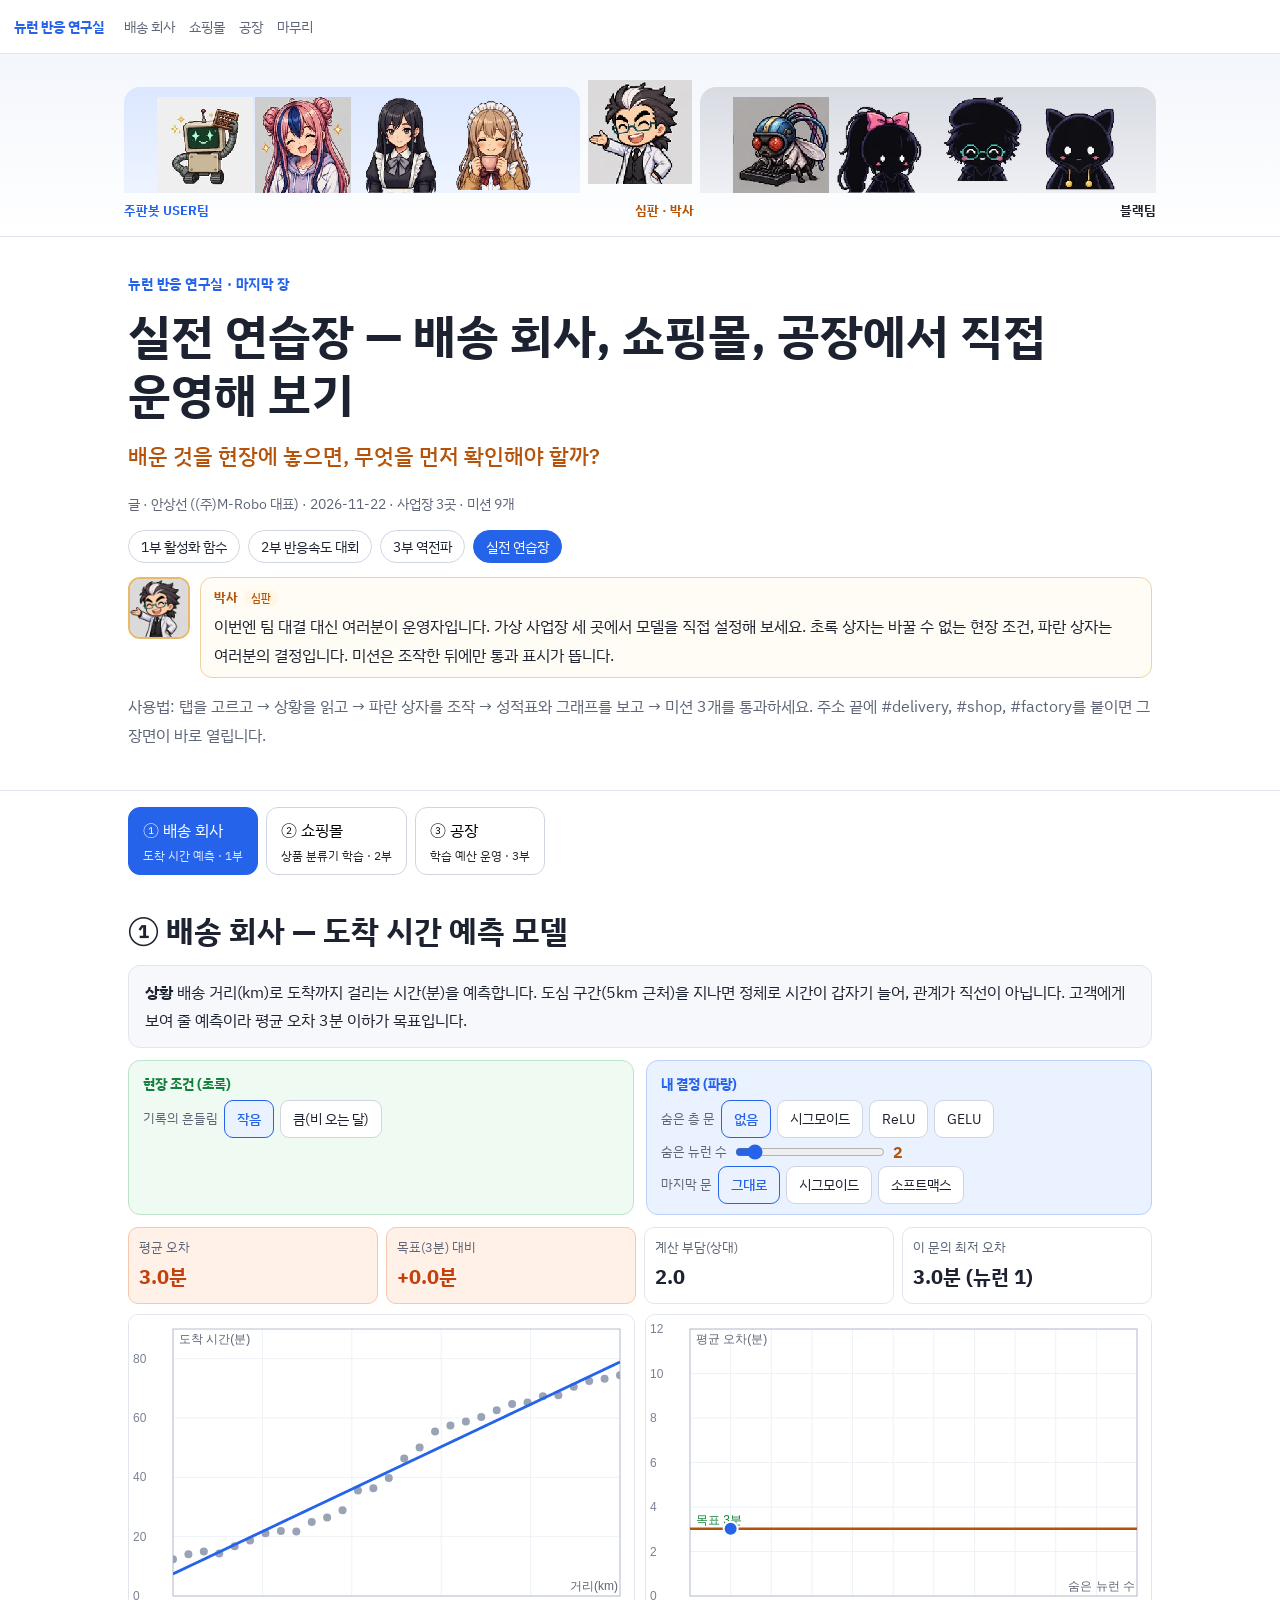
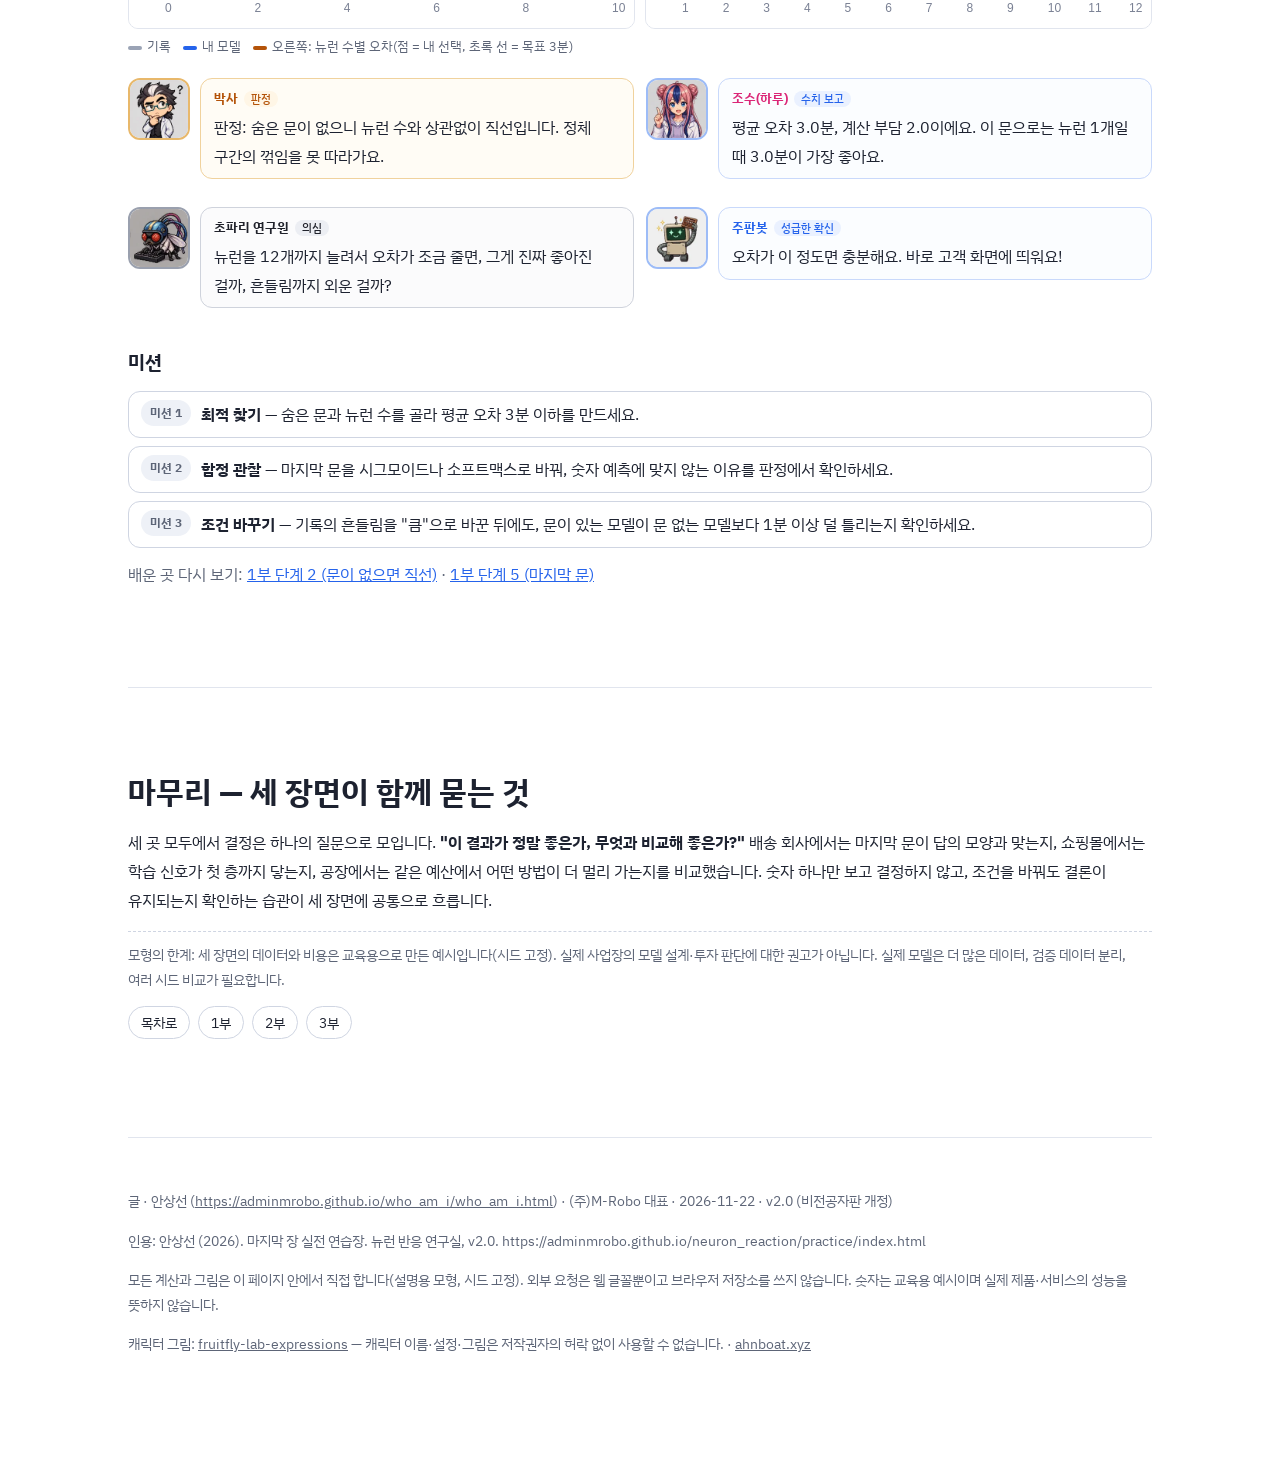
==== practice/index.html @ 029d4f3f "뉴런 반응 연구실 v2.0: 비전공자판으로 1·2부 재작성, 3부 역전파·실전 연습장 추가 - 주판봇 USER팀 대 블랙팀 라운드 대결, 박사 심판, 흰 배경 - 실험 도구 20개" ====
<!DOCTYPE html>
<html lang="ko">
<head>
<meta charset="utf-8">
<meta name="viewport" content="width=device-width, initial-scale=1, viewport-fit=cover">
<title>뉴런 반응 연구실 · 마지막 장 실전 연습장</title>
<meta name="description" content="1~3부에서 배운 활성화 함수, 출발 가중치·학습 방법, 역전파를 가상 사업장 세 곳(배송 회사·쇼핑몰·공장)의 시뮬레이터에서 직접 운영하며 미션으로 확인하는 연습장.">
<meta name="author" content="안상선">
<meta name="citation_title" content="실전 연습장 — 배송 회사, 쇼핑몰, 공장에서 직접 운영해 보기">
<meta name="citation_author" content="안상선">
<meta name="citation_publication_date" content="2026/11/22">
<meta name="dc.title" content="실전 연습장 — 배송 회사, 쇼핑몰, 공장에서 직접 운영해 보기">
<meta name="dc.creator" content="안상선">
<meta name="dc.date" content="2026-11-22">
<meta name="dc.language" content="ko">
<link rel="canonical" href="https://adminmrobo.github.io/neuron_reaction/practice/index.html">
<meta property="og:type" content="article">
<meta property="og:url" content="https://adminmrobo.github.io/neuron_reaction/practice/index.html">
<meta property="og:title" content="뉴런 반응 연구실 · 마지막 장 실전 연습장">
<meta property="og:description" content="1~3부에서 배운 활성화 함수, 출발 가중치·학습 방법, 역전파를 가상 사업장 세 곳(배송 회사·쇼핑몰·공장)의 시뮬레이터에서 직접 운영하며 미션으로 확인하는 연습장.">
<meta property="og:image" content="https://adminmrobo.github.io/neuron_reaction/assets/img/og_v2_index.jpg">
<meta property="og:image:width" content="1200">
<meta property="og:image:height" content="630">
<meta name="twitter:card" content="summary_large_image">
<link rel="preconnect" href="https://fonts.googleapis.com">
<link href="https://fonts.googleapis.com/css2?family=IBM+Plex+Sans+KR:wght@400;500;700&amp;display=swap" rel="stylesheet">
<style>
:root{
  --bg:#ffffff; --panel:#f7f8fb; --panel2:#eef1f7; --rule:#e1e5ee; --rule2:#cfd5e2;
  --text:#1d2230; --muted:#5d6577;
  --user:#2563eb; --userbg:#eaf1ff; --black:#20222b; --blackbg:#eceef3; --judge:#b45309; --judgebg:#fff6e6;
  --ok:#15803d; --okbg:#e9f8ee; --bad:#c2410c; --badbg:#fff0e8; --violet:#7c3aed; --pink:#db2777; --teal:#0f766e;
  --c-doc:#b45309; --c-asst:#db2777; --c-robo:#2563eb; --c-sia:#4f46e5; --c-moa:#0e7490; --c-fly:#20222b; --c-x:#4b5060;
  color-scheme:light;
}
*{box-sizing:border-box}
html{scroll-behavior:smooth;scroll-padding-top:62px}
body{margin:0;background:var(--bg);color:var(--text);font:400 16px/1.8 "IBM Plex Sans KR","Apple SD Gothic Neo","Malgun Gothic","Noto Sans KR",system-ui,sans-serif;overflow-x:hidden}
h1,h2,h3,h4,p,li,td,th{word-break:keep-all}
h1{font-size:clamp(28px,4.6vw,48px);line-height:1.22;margin:.2em 0 .3em}
h2{font-size:clamp(22px,2.8vw,31px);line-height:1.32;margin:0 0 .4em}
h3{font-size:19px;margin:1.2em 0 .5em}
h4{margin:0 0 .4em;font-size:17px}
a{color:var(--user)}
.wrap{max-width:1060px;margin:0 auto;padding:0 18px}
#prog{position:fixed;top:0;left:0;height:3px;width:0;background:var(--user);z-index:60}
nav.top{position:sticky;top:0;z-index:50;height:54px;display:flex;align-items:center;gap:14px;padding:0 14px;background:rgba(255,255,255,.92);backdrop-filter:blur(8px);border-bottom:1px solid var(--rule);overflow-x:auto;white-space:nowrap;scrollbar-width:none}
nav.top::-webkit-scrollbar{display:none}
nav.top .logo{font-weight:700;color:var(--user);margin-right:6px;text-decoration:none}
nav.top a{color:var(--muted);text-decoration:none;font-size:14px}
nav.top a:hover{color:var(--text)}
/* 표지 */
.cover{position:relative;background:linear-gradient(180deg,#f3f6fc 0%,#ffffff 100%);border-bottom:1px solid var(--rule);overflow:hidden}
.cover .court{display:grid;grid-template-columns:1fr auto 1fr;align-items:end;gap:8px;max-width:1060px;margin:0 auto;padding:26px 14px 0}
.cover .team{display:flex;justify-content:center;align-items:flex-end;gap:2px;padding:10px 6px 0;border-radius:16px 16px 0 0}
.cover .team.u{background:linear-gradient(180deg,#dbe7ff,#eef4ff)}
.cover .team.b{background:linear-gradient(180deg,#d9dbe3,#eef0f4)}
.cover .team img{width:clamp(24px,8vw,96px);height:auto}
.cover .ref img{width:clamp(34px,10vw,104px)}
.cover .ref{text-align:center}
.cover .lab{display:flex;justify-content:space-between;max-width:1060px;margin:0 auto;padding:6px 14px 14px;font-size:13px;font-weight:700}
.cover .lab .u{color:var(--user)}.cover .lab .b{color:var(--black)}.cover .lab .j{color:var(--judge)}
.cover .px{image-rendering:pixelated}
/* 히어로 */
header.hero{padding:34px 0 26px;border-bottom:1px solid var(--rule)}
header.hero .kicker{color:var(--user);font-weight:700;font-size:14px;letter-spacing:.04em}
header.hero .byline{color:var(--muted);font-size:14px}
header.hero .q{font-size:clamp(18px,2.3vw,22px);color:var(--judge);font-weight:500;margin:.4em 0}
.kpis{display:grid;grid-template-columns:repeat(auto-fit,minmax(150px,1fr));gap:10px;margin:18px 0}
.kpi{background:var(--panel);border:1px solid var(--rule);border-radius:12px;padding:10px 12px}
.kpi b{display:block;font-size:22px;font-variant-numeric:tabular-nums}
.kpi span{font-size:13px;color:var(--muted)}
.kpi.u b{color:var(--user)}.kpi.k b{color:var(--black)}.kpi.j b{color:var(--judge)}.kpi.g b{color:var(--ok)}.kpi.r b{color:var(--bad)}
/* 말풍선 */
.say{display:flex;gap:10px;align-items:flex-start;margin:14px 0}
.say img.who{width:62px;height:62px;flex:0 0 62px;border-radius:12px;background:#fff;border:2px solid var(--rule);object-fit:contain}
.say > div{background:#fff;border:1px solid var(--rule);border-radius:12px;padding:8px 13px;flex:1;min-width:0}
.say .name{font-size:13px;font-weight:700}
.say .name small{font-weight:500;margin-left:6px;padding:0 7px;border-radius:999px;font-size:11px}
.say .name small.u{background:var(--userbg);color:var(--user)}
.say .name small.b{background:var(--blackbg);color:var(--black)}
.say .name small.j{background:var(--judgebg);color:var(--judge)}
.say p{margin:2px 0 0}
.say[data-team=u] img.who{border-color:#9dbcf7}.say[data-team=u] > div{border-color:#c9d9fb;background:#fbfdff}
.say[data-team=b] img.who{border-color:#9aa0ae}.say[data-team=b] > div{border-color:#cfd3dc;background:#fbfbfc}
.say[data-team=j] img.who{border-color:#e8b86b}.say[data-team=j] > div{border-color:#f0d29d;background:#fffcf5}
.say .name.doc{color:var(--c-doc)}.say .name.asst{color:var(--c-asst)}.say .name.robo{color:var(--c-robo)}.say .name.sia{color:var(--c-sia)}.say .name.moa{color:var(--c-moa)}.say .name.fly{color:var(--c-fly)}.say .name.x1,.say .name.x2,.say .name.x3{color:var(--c-x)}
.say.r{flex-direction:row-reverse}.say.r > div{text-align:left}
section.level{padding:84px 0;border-bottom:1px solid var(--rule)}
.sub{color:var(--muted);margin:0 0 14px}
.three{display:grid;grid-template-columns:repeat(3,1fr);gap:12px}
.three > div{background:var(--panel);border:1px solid var(--rule);border-left:4px solid var(--user);border-radius:12px;padding:16px 20px}
.three b{color:var(--user);font-size:17px}
.three p{margin:.4em 0 0}
details.abbr,details.code,details.more{background:var(--panel);border:1px solid var(--rule);border-radius:12px;padding:10px 18px;margin:14px 0}
details summary{cursor:pointer;color:var(--user);font-weight:500}
details.code summary{color:var(--muted)}
details.code code{background:#fff;border:1px solid var(--rule);border-radius:6px;padding:1px 6px;font-size:.92em}
.teams{display:grid;grid-template-columns:1fr 1fr;gap:14px}
.teamcard{border-radius:14px;padding:14px 16px;border:1px solid}
.teamcard.u{background:var(--userbg);border-color:#bcd0fa}.teamcard.b{background:var(--blackbg);border-color:#c8ccd6}
.teamcard h4{margin:0 0 8px}.teamcard.u h4{color:var(--user)}.teamcard.b h4{color:var(--black)}
.members{display:grid;grid-template-columns:repeat(4,1fr);gap:8px}
.members > div{background:#fff;border-radius:10px;padding:8px 4px;text-align:center;font-size:13px;line-height:1.45}
.members img{width:64px;height:64px;object-fit:contain;display:block;margin:0 auto 2px}
.members b{display:block;font-size:14px}
.members small{color:var(--muted)}
.judgecard{display:flex;gap:14px;align-items:center;background:var(--judgebg);border:1px solid #f0d29d;border-radius:14px;padding:12px 16px;margin-top:14px}
.judgecard img{width:70px;height:70px;object-fit:contain}
.judgecard b{color:var(--judge)}
.lvhead{display:flex;flex-wrap:wrap;align-items:center;gap:12px;margin-bottom:10px}
.lvno{width:58px;height:58px;border-radius:14px;background:var(--user);color:#fff;display:flex;flex-direction:column;align-items:center;justify-content:center;font-weight:700;font-size:22px;line-height:1}
.lvno small{font-size:10px;font-weight:500;margin-top:3px}
.lvhead h2{margin:0;flex:1;min-width:220px}
.lvtag{display:inline-block;font-size:13px;padding:2px 10px;border-radius:999px;border:1px solid var(--rule2);margin:0 6px 6px 0;color:var(--muted);background:#fff}
.lvtag.g{border-color:#9fd5b0;color:var(--ok);background:var(--okbg)}
.wm{display:grid;grid-template-columns:1fr 1fr;gap:14px;margin:16px 0}
.whybox,.mathbox{border-radius:14px;padding:20px;border:1px solid}
.whybox{background:#f4fbf6;border-color:#bfe3ca}
.mathbox{background:#fff6fa;border-color:#f3c6da}
.whybox h4{color:var(--ok)}.mathbox h4{color:var(--pink)}
.whybox p,.mathbox p{margin:10px 0}
.whybox ol{padding-left:1.25em;margin:.4em 0}.whybox li{margin:6px 0}
.easy{background:#fff8e8;border-radius:10px;padding:10px 12px}
.easy b{color:var(--judge)}
.mathbox .school b,.mathbox .try b{color:var(--judge)}
.mathbox .try{background:#fff;border:1px dashed var(--rule2);border-radius:10px;padding:10px 12px;font-variant-numeric:tabular-nums}
table{border-collapse:collapse;width:100%;font-size:15px}
.tb{overflow-x:auto}
th,td{border-bottom:1px solid var(--rule);padding:7px 9px;text-align:left;vertical-align:top}
th{color:var(--muted);font-weight:500}
table.ftab td{font-size:14px}
table.ftab td:first-child{white-space:nowrap;color:var(--violet);font-variant-numeric:tabular-nums}
.pair{display:grid;grid-template-columns:1fr 1fr;gap:12px;margin:12px 0}
.pair > div{border-radius:12px;padding:12px 16px;border:1px solid var(--rule);background:var(--panel)}
.pair h4{font-size:15px}
.pair .life h4{color:var(--teal)}.pair .work h4{color:var(--user)}
.pair p{margin:.3em 0}
.talk{border-left:3px solid var(--rule2);padding-left:12px;margin:18px 0}
.talk .say{margin:10px 0}
/* 실험 도구 */
.tool{background:#fff;border:1px solid var(--rule2);border-radius:16px;padding:16px;margin:18px 0;box-shadow:0 2px 0 rgba(30,40,60,.03)}
.tool > h3{margin:.1em 0 .3em;color:var(--user);font-size:17px}
.tool .how{font-size:14px;color:var(--muted);margin:0 0 8px}
.tool .badge{display:inline-block;font-size:12px;font-weight:700;background:var(--userbg);color:var(--user);border-radius:999px;padding:1px 9px;margin-right:6px;vertical-align:2px}
.cwrap{border-radius:10px;border:1px solid var(--rule);background:#fff;overflow:hidden}
canvas{display:block;width:100%;touch-action:pan-y}
.ctrl{display:flex;flex-wrap:wrap;gap:10px 18px;margin:10px 0;align-items:center}
.group{display:flex;flex-wrap:wrap;align-items:center;gap:6px}
.glabel{font-size:13px;color:var(--muted)}
.bt{font:inherit;font-size:14px;background:#fff;color:var(--text);border:1px solid var(--rule2);border-radius:9px;padding:5px 12px;cursor:pointer;min-height:34px}
.bt:hover{border-color:var(--muted)}
.bt[aria-pressed=true],.bt.on{background:var(--userbg);border-color:var(--user);color:var(--user);font-weight:500}
.bt.primary{background:var(--user);color:#fff;border-color:var(--user);font-weight:700}
.bt.dark{background:var(--black);color:#fff;border-color:var(--black);font-weight:700}
.bt:disabled{opacity:.45;cursor:not-allowed}
.val{font-variant-numeric:tabular-nums;color:var(--judge);font-weight:700;min-width:2.6em;display:inline-block}
input[type=range]{accent-color:var(--user);width:150px}
.readout{display:grid;grid-template-columns:repeat(auto-fit,minmax(140px,1fr));gap:8px;margin:10px 0}
.readout > div{background:var(--panel);border:1px solid var(--rule);border-radius:10px;padding:7px 10px;font-size:13px;color:var(--muted)}
.readout b{display:block;font-size:20px;color:var(--text);font-variant-numeric:tabular-nums}
.readout .good b{color:var(--ok)}.readout .bad b{color:var(--bad)}
.eq{background:var(--panel);border:1px dashed var(--rule2);border-radius:10px;padding:8px 12px;font-variant-numeric:tabular-nums;margin:10px 0;overflow-x:auto}
.eq b{color:var(--user)}.eq i{color:var(--judge);font-style:normal}.eq em{color:var(--violet);font-style:normal}
.msg{border-left:4px solid var(--rule2);background:var(--panel);border-radius:0 10px 10px 0;padding:8px 12px;margin:10px 0;font-size:15px}
.msg.ok{border-color:var(--ok);background:var(--okbg)}.msg.bad{border-color:var(--bad);background:var(--badbg)}
.lim{font-size:14px;color:var(--muted);border-top:1px dashed var(--rule2);padding-top:10px;margin-top:14px}
.legend{display:flex;flex-wrap:wrap;gap:12px;font-size:13px;color:var(--muted);margin:6px 0}
.legend i{display:inline-block;width:14px;height:4px;border-radius:2px;margin-right:5px;vertical-align:middle}
/* 라운드 판정 */
.round{border:2px solid var(--rule);border-radius:16px;padding:14px 16px;margin:22px 0;background:#fff}
.round > h4{margin:0 0 6px;font-size:16px}
.round > h4 span{color:var(--judge)}
.round .claims{display:grid;grid-template-columns:1fr 1fr;gap:12px}
.round .claims > div{border-radius:12px;padding:10px 12px;border:1px solid}
.round .claims .u{background:var(--userbg);border-color:#bcd0fa}.round .claims .b{background:var(--blackbg);border-color:#c8ccd6}
.round .claims b{font-size:13px}.round .claims .u b{color:var(--user)}.round .claims .b b{color:var(--black)}
.round .claims p{margin:4px 0 0}
.round .pick{display:flex;flex-wrap:wrap;gap:8px;align-items:center;margin:10px 0 0}
.round .result{display:none;margin-top:10px}
.round.open .result{display:block}
.round.win-u{border-color:#9dbcf7}.round.win-b{border-color:#9aa0ae}.round.win-d{border-color:#e8b86b}
/* 점수판 */
.board{position:fixed;left:14px;bottom:14px;z-index:70;background:rgba(255,255,255,.97);border:1px solid var(--rule2);border-radius:14px;padding:6px 12px;font-size:13px;display:flex;gap:10px;align-items:center;box-shadow:0 6px 20px rgba(20,30,60,.10)}
.board b{font-size:17px;font-variant-numeric:tabular-nums}
.board .u b{color:var(--user)}.board .b b{color:var(--black)}
.board .me{color:var(--muted);border-left:1px solid var(--rule);padding-left:10px}
/* 퀴즈 */
.quiz{display:grid;gap:10px;margin:16px 0}
.qitem{background:#fff;border:1px solid #c9d9fb;border-radius:12px;padding:12px 14px}
.qitem .qq{font-weight:500;color:var(--user);margin:0 0 8px}
.qitem .opts{display:flex;flex-wrap:wrap;gap:6px}
.qitem .fb{margin:8px 0 0;font-size:14px}
.qitem .fb.ok{color:var(--ok)}.qitem .fb.no{color:var(--bad)}
/* 30초 복습·AI 판단 */
.recap{background:#f2f7ff;border:1px solid #c9d9fb;border-radius:12px;padding:10px 16px;margin:14px 0;font-size:15px}
.recap b{color:var(--user)}
.aicheck{background:#fbf7ff;border:1px solid #dcc9fb;border-radius:12px;padding:12px 16px;margin:16px 0}
.aicheck h4{color:var(--violet)}
.calm{font-size:14px;color:var(--teal);background:#effaf8;border-radius:10px;padding:6px 12px;display:inline-block;margin:6px 0}
.map{display:flex;flex-wrap:wrap;gap:6px;align-items:center;font-size:14px;margin:8px 0}
.map span{padding:3px 10px;border-radius:999px;background:var(--panel2);border:1px solid var(--rule)}
.map span.now{background:var(--user);color:#fff;border-color:var(--user)}
.map i{color:var(--muted);font-style:normal}
.steps{display:grid;grid-template-columns:repeat(3,1fr);gap:12px}
.steps > div{background:var(--panel);border:1px solid var(--rule);border-radius:12px;padding:14px}
.steps b{color:var(--user)}
.note-change{font-size:14px;background:var(--badbg);border:1px solid #f6c7ad;border-radius:10px;padding:10px 14px;margin:12px 0}
.final{border:2px solid var(--judge);border-radius:16px;padding:16px;background:var(--judgebg)}
.bars{display:grid;gap:8px;margin:10px 0}
.bar{display:grid;grid-template-columns:110px 1fr 74px;gap:8px;align-items:center;font-variant-numeric:tabular-nums;font-size:14px}
.bar .track{height:18px;background:var(--panel2);border-radius:9px;overflow:hidden}
.bar .fill{height:100%;border-radius:9px;transition:width .4s}
footer{padding:36px 0 100px;color:var(--muted);font-size:14px}
footer a{color:var(--muted)}
.jt{border-bottom:1px dotted var(--judge);cursor:help}
#tip{position:fixed;z-index:80;max-width:300px;background:#fff;border:1px solid var(--judge);border-radius:10px;padding:8px 12px;font-size:14px;display:none;box-shadow:0 8px 24px rgba(20,30,60,.16)}
#tip b{color:var(--judge)}
.nojs{background:#fff0e8;border-bottom:2px solid var(--bad);color:#7c2d12;padding:10px 16px;font-size:15px;line-height:1.6}
.sernav{display:flex;flex-wrap:wrap;gap:8px;margin:14px 0}
.sernav a{border:1px solid var(--rule2);border-radius:999px;padding:3px 12px;text-decoration:none;font-size:14px;color:var(--text);background:#fff}
.sernav a.now{background:var(--user);border-color:var(--user);color:#fff}
:focus-visible{outline:2px solid var(--judge);outline-offset:2px}
@media (max-width:860px){.wm,.three,.teams,.steps{grid-template-columns:1fr}.members{grid-template-columns:repeat(4,1fr)}}
@media (max-width:760px){section.level{padding:62px 0}.pair,.round .claims{grid-template-columns:1fr}}
@media (max-width:520px){.members img{width:52px;height:52px}.members{gap:5px}.board{left:8px;right:8px;justify-content:space-between}.bar{grid-template-columns:84px 1fr 60px}.cover .court{gap:3px;padding:16px 6px 0}}
@media (max-width:460px){.kpis{grid-template-columns:repeat(2,1fr)}}
@media (prefers-reduced-motion:reduce){html{scroll-behavior:auto}.bar .fill{transition:none}}
pre.cite,#export li,#export p,footer p{overflow-wrap:anywhere}

</style>
</head>
<body>
<div class="nojs" id="nojs" role="alert"><b>스크립트가 실행되지 않아 버튼·슬라이더·그림이 멈춰 있습니다.</b> 브라우저(크롬·사파리·엣지)로 <a href="https://adminmrobo.github.io/neuron_reaction/practice/index.html">https://adminmrobo.github.io/neuron_reaction/practice/index.html</a> 를 열어 주세요.</div><script>(function(){var n=document.getElementById('nojs');if(n)n.parentNode.removeChild(n)})();</script>
<div id="prog"></div>
<nav class="top" aria-label="페이지 이동"><a class="logo" href="../index.html">뉴런 반응 연구실</a><a href="#delivery">배송 회사</a><a href="#shop">쇼핑몰</a><a href="#factory">공장</a><a href="#wrap">마무리</a></nav>
<style>
.tabs{display:flex;flex-wrap:wrap;gap:8px;margin:16px 0}
.tabs button{font:inherit;border:1px solid var(--rule2);background:#fff;border-radius:12px;padding:8px 14px;cursor:pointer;text-align:left;min-height:44px}
.tabs button[aria-selected=true]{background:var(--user);color:#fff;border-color:var(--user)}
.tabs small{display:block;font-size:12px;opacity:.85}
.scene{display:none}.scene.on{display:block}
.situ{background:var(--panel);border:1px solid var(--rule);border-radius:12px;padding:12px 16px;margin:10px 0}
.ctlbox{display:grid;grid-template-columns:1fr 1fr;gap:12px;margin:12px 0}
.ctlbox > div{border-radius:12px;padding:10px 14px;border:1px solid}
.ctlbox .env{background:#effaf3;border-color:#bfe3ca}.ctlbox .me{background:var(--userbg);border-color:#bcd0fa}
.ctlbox h4{font-size:14px;margin:0 0 4px}.ctlbox .env h4{color:var(--ok)}.ctlbox .me h4{color:var(--user)}
.cards{display:grid;grid-template-columns:repeat(4,1fr);gap:8px;margin:10px 0}
.cards > div{border-radius:10px;padding:8px 10px;border:1px solid var(--rule);background:#fff;font-size:13px;color:var(--muted)}
.cards b{display:block;font-size:20px;color:var(--text);font-variant-numeric:tabular-nums}
.cards .good{background:var(--okbg);border-color:#9fd5b0}.cards .good b{color:var(--ok)}
.cards .bad{background:var(--badbg);border-color:#f6c7ad}.cards .bad b{color:var(--bad)}
.graphs{display:grid;grid-template-columns:1fr 1fr;gap:10px}
.missions{display:grid;gap:8px;margin:12px 0}
.mis{border:1px solid var(--rule2);border-radius:12px;padding:8px 12px;display:flex;gap:10px;align-items:flex-start;background:#fff}
.mis .st{flex:0 0 auto;font-size:12px;font-weight:700;border-radius:999px;padding:2px 9px;background:var(--panel2);color:var(--muted)}
.mis.pass{border-color:#9fd5b0;background:var(--okbg)}.mis.pass .st{background:var(--ok);color:#fff}
.voices{display:grid;grid-template-columns:1fr 1fr;gap:0 12px}
@media (max-width:760px){.ctlbox,.graphs,.voices{grid-template-columns:1fr}.cards{grid-template-columns:repeat(2,1fr)}}
</style>
<div class="cover" aria-label="표지: 주판봇 USER팀과 블랙팀, 가운데 심판 박사">
<div class="court">
 <div class="team u"><img class="px" data-s="robo_e16" alt="주판봇"><img class="px" data-s="asst_e01" alt="조수 하루"><img class="px" data-s="sia_e13" alt="인턴1 시아"><img class="px" data-s="moa_e01" alt="인턴2 모아"></div>
 <div class="ref"><img class="px" data-s="doc_e08" alt="심판 박사"></div>
 <div class="team b"><img class="px" data-s="fly_e09" alt="초파리 연구원"><img class="px" data-s="x1_e13" alt="X1"><img class="px" data-s="x2_e16" alt="X2"><img class="px" data-s="x3_e13" alt="X3"></div>
</div>
<div class="lab"><span class="u">주판봇 USER팀</span><span class="j">심판 · 박사</span><span class="b">블랙팀</span></div>
</div>
<header class="hero" id="hero"><div class="wrap">
<div class="kicker">뉴런 반응 연구실 · 마지막 장</div>
<h1>실전 연습장 — 배송 회사, 쇼핑몰, 공장에서 직접 운영해 보기</h1>
<p class="q">배운 것을 현장에 놓으면, 무엇을 먼저 확인해야 할까?</p>
<p class="byline">글 · 안상선 ((주)M-Robo 대표) · 2026-11-22 · 사업장 3곳 · 미션 9개</p>
<div class="sernav"><a href="../01_activation.html">1부 활성화 함수</a><a href="../02_reaction_race.html">2부 반응속도 대회</a><a href="../03_backprop.html">3부 역전파</a><a class="now" href="index.html">실전 연습장</a></div>
<div class="say " data-team="j"><img class="who" data-s="doc_e08" alt="박사" width="62" height="62"><div><div class="name doc">박사<small class="j">심판</small></div><p>이번엔 팀 대결 대신 여러분이 운영자입니다. 가상 사업장 세 곳에서 모델을 직접 설정해 보세요. 초록 상자는 바꿀 수 없는 현장 조건, 파란 상자는 여러분의 결정입니다. 미션은 조작한 뒤에만 통과 표시가 뜹니다.</p></div></div>
<p class="sub">사용법: 탭을 고르고 → 상황을 읽고 → 파란 상자를 조작 → 성적표와 그래프를 보고 → 미션 3개를 통과하세요. 주소 끝에 #delivery, #shop, #factory를 붙이면 그 장면이 바로 열립니다.</p>
</div></header>

<main class="wrap">
<div class="tabs" role="tablist">
<button role="tab" id="tb-delivery" aria-selected="true" data-sc="delivery">① 배송 회사<small>도착 시간 예측 · 1부</small></button>
<button role="tab" id="tb-shop" aria-selected="false" data-sc="shop">② 쇼핑몰<small>상품 분류기 학습 · 2부</small></button>
<button role="tab" id="tb-factory" aria-selected="false" data-sc="factory">③ 공장<small>학습 예산 운영 · 3부</small></button>
</div>

<!-- 장면 1 -->
<section class="scene on level" id="delivery" style="padding-top:20px">
<h2>① 배송 회사 — 도착 시간 예측 모델</h2>
<div class="situ"><b>상황</b> 배송 거리(km)로 도착까지 걸리는 시간(분)을 예측합니다. 도심 구간(5km 근처)을 지나면 정체로 시간이 갑자기 늘어, 관계가 직선이 아닙니다. 고객에게 보여 줄 예측이라 평균 오차 3분 이하가 목표입니다.</div>
<div class="ctlbox">
<div class="env"><h4>현장 조건 (초록)</h4><div class="group" id="dvNoise"><span class="glabel">기록의 흔들림</span><button class="bt" data-v="1.2" aria-pressed="true">작음</button><button class="bt" data-v="4" aria-pressed="false">큼(비 오는 달)</button></div></div>
<div class="me"><h4>내 결정 (파랑)</h4>
<div class="group" id="dvAct"><span class="glabel">숨은 층 문</span><button class="bt" data-v="none" aria-pressed="true">없음</button><button class="bt" data-v="sigmoid" aria-pressed="false">시그모이드</button><button class="bt" data-v="relu" aria-pressed="false">ReLU</button><button class="bt" data-v="gelu" aria-pressed="false">GELU</button></div>
<label class="group"><span class="glabel">숨은 뉴런 수</span><input type="range" id="dvN" min="1" max="12" value="2"><span class="val" id="dvNV">2</span></label>
<div class="group" id="dvOut"><span class="glabel">마지막 문</span><button class="bt" data-v="lin" aria-pressed="true">그대로</button><button class="bt" data-v="sig" aria-pressed="false">시그모이드</button><button class="bt" data-v="soft" aria-pressed="false">소프트맥스</button></div></div></div>
<div class="cards" id="dvCards"></div>
<div class="graphs"><div class="cwrap"><canvas id="dvG1" aria-label="거리와 도착 시간 데이터, 예측선"></canvas></div><div class="cwrap"><canvas id="dvG2" aria-label="숨은 뉴런 수에 따른 평균 오차"></canvas></div></div>
<div class="legend"><span><i style="background:#9aa3b5"></i>기록</span><span><i style="background:#2563eb"></i>내 모델</span><span><i style="background:#b45309"></i>오른쪽: 뉴런 수별 오차(점 = 내 선택, 초록 선 = 목표 3분)</span></div>
<div class="voices" id="dvVoice"></div>
<h3>미션</h3>
<div class="missions" id="dvMis"></div>
<p class="sub">배운 곳 다시 보기: <a href="../01_activation.html#lv2">1부 단계 2 (문이 없으면 직선)</a> · <a href="../01_activation.html#lv5">1부 단계 5 (마지막 문)</a></p>
</section>

<!-- 장면 2 -->
<section class="scene level" id="shop" style="padding-top:20px">
<h2>② 쇼핑몰 — 상품 분류기 학습</h2>
<div class="situ"><b>상황</b> 상품을 두 가지 특징(가격대 점수, 후기 점수)으로 '재구매 상품'과 '일회성 상품'으로 나눕니다. 두 무리가 서로 감겨 있어 경계가 복잡합니다. 시험 정확도 95% 이상, 학습은 100걸음 안에 끝내야 합니다.</div>
<div class="ctlbox">
<div class="env"><h4>현장 조건 (초록)</h4><div class="group" id="shData"><span class="glabel">데이터 모양</span><button class="bt" data-v="spiral" aria-pressed="true">서로 감긴 나선</button><button class="bt" data-v="moons" aria-pressed="false">초승달 두 개</button></div></div>
<div class="me"><h4>내 결정 (파랑)</h4>
<div class="group" id="shAct"><span class="glabel">숨은 층 문</span><button class="bt" data-v="sigmoid" aria-pressed="true">시그모이드</button><button class="bt" data-v="tanh" aria-pressed="false">tanh</button><button class="bt" data-v="relu" aria-pressed="false">ReLU</button><button class="bt" data-v="gelu" aria-pressed="false">GELU</button></div>
<div class="group" id="shDepth"><span class="glabel">숨은 층 수</span><button class="bt" data-v="2" aria-pressed="false">2</button><button class="bt" data-v="4" aria-pressed="true">4</button><button class="bt" data-v="8" aria-pressed="false">8</button><button class="bt" data-v="12" aria-pressed="false">12</button></div>
<div class="group" id="shInit"><span class="glabel">출발 가중치</span><button class="bt" data-v="small" aria-pressed="true">고정 0.05</button><button class="bt" data-v="std" aria-pressed="false">표준 1/n</button><button class="bt" data-v="he" aria-pressed="false">He 2/n</button></div>
<div class="group" id="shOpt"><span class="glabel">학습 방법</span><button class="bt" data-v="adam" aria-pressed="true">Adam</button><button class="bt" data-v="sgd" aria-pressed="false">일반 경사하강</button></div>
<button class="bt primary" id="shRun" style="margin-top:6px">100걸음 학습하기</button></div></div>
<div class="cards" id="shCards"></div>
<div class="graphs"><div class="cwrap"><canvas id="shG1" aria-label="학습 걸음에 따른 시험 정확도"></canvas></div><div class="cwrap"><canvas id="shG2" aria-label="층마다 남은 학습 신호"></canvas></div></div>
<div class="legend"><span><i style="background:#2563eb"></i>왼쪽: 시험 정확도(주황 점선 = 95%)</span><span><i style="background:#20222b"></i>오른쪽: 층마다 남은 학습 신호(10배마다 한 눈금)</span></div>
<div class="voices" id="shVoice"></div>
<h3>미션</h3>
<div class="missions" id="shMis"></div>
<p class="sub">배운 곳 다시 보기: <a href="../02_reaction_race.html#lv2">2부 종목 2 (출발 가중치)</a> · <a href="../02_reaction_race.html#lv3">2부 종목 3 (Adam)</a> · <a href="../01_activation.html#duel">1부 대결</a></p>
</section>

<!-- 장면 3 -->
<section class="scene level" id="factory" style="padding-top:20px">
<h2>③ 공장 — 학습 예산 운영</h2>
<div class="situ"><b>상황</b> 공장의 불량 판정 모델을 매일 밤 다시 학습합니다. 서버 시간이 정해져 있어 '앞으로 계산' 예산이 한정됩니다. 예산 안에서 손실을 0.05 이하로 낮추는 것이 목표입니다.</div>
<div class="ctlbox">
<div class="env"><h4>현장 조건 (초록)</h4><div class="group" id="fcSize"><span class="glabel">모델 크기(손잡이 수)</span><button class="bt" data-v="s" aria-pressed="false">작은 모델 (2-6-1)</button><button class="bt" data-v="m" aria-pressed="true">보통 모델 (2-16-16-1)</button></div></div>
<div class="me"><h4>내 결정 (파랑)</h4>
<div class="group" id="fcM"><span class="glabel">기울기 구하는 방법</span><button class="bt" data-v="shake" aria-pressed="true">하나씩 흔들기</button><button class="bt" data-v="rand" aria-pressed="false">무작위 바꿔 보기</button><button class="bt" data-v="bp" aria-pressed="false">역전파</button></div>
<label class="group"><span class="glabel">계산 예산</span><input type="range" id="fcB" min="600" max="3600" step="600" value="1800"><span class="val" id="fcBV">1800</span></label>
<button class="bt primary" id="fcRun" style="margin-top:6px">오늘 밤 학습 돌리기</button></div></div>
<div class="cards" id="fcCards"></div>
<div class="graphs"><div class="cwrap"><canvas id="fcG1" aria-label="예산에 따른 손실 곡선"></canvas></div><div class="cwrap"><canvas id="fcG2" aria-label="결과 분류 경계"></canvas></div></div>
<div class="legend"><span><i style="background:#2563eb"></i>왼쪽: 내 방법의 손실(초록 점선 = 목표 0.05)</span><span><i style="background:#cfd5e2"></i>회색: 같은 예산의 역전파(비교용)</span></div>
<div class="voices" id="fcVoice"></div>
<h3>미션</h3>
<div class="missions" id="fcMis"></div>
<p class="sub">배운 곳 다시 보기: <a href="../03_backprop.html#lv2">3부 단계 2 (흔들어 보기 비용)</a> · <a href="../03_backprop.html#duel">3부 대결</a> · <a href="../03_backprop.html#lv5">3부 단계 5 (쓸 때와 안 쓸 때)</a></p>
</section>

<section class="level" id="wrap">
<h2>마무리 — 세 장면이 함께 묻는 것</h2>
<p>세 곳 모두에서 결정은 하나의 질문으로 모입니다. <b>"이 결과가 정말 좋은가, 무엇과 비교해 좋은가?"</b> 배송 회사에서는 마지막 문이 답의 모양과 맞는지, 쇼핑몰에서는 학습 신호가 첫 층까지 닿는지, 공장에서는 같은 예산에서 어떤 방법이 더 멀리 가는지를 비교했습니다. 숫자 하나만 보고 결정하지 않고, 조건을 바꿔도 결론이 유지되는지 확인하는 습관이 세 장면에 공통으로 흐릅니다.</p>
<p class="lim">모형의 한계: 세 장면의 데이터와 비용은 교육용으로 만든 예시입니다(시드 고정). 실제 사업장의 모델 설계·투자 판단에 대한 권고가 아닙니다. 실제 모델은 더 많은 데이터, 검증 데이터 분리, 여러 시드 비교가 필요합니다.</p>
<div class="sernav"><a href="../index.html">목차로</a><a href="../01_activation.html">1부</a><a href="../02_reaction_race.html">2부</a><a href="../03_backprop.html">3부</a></div>
</section>
</main>


<footer id="foot"><div class="wrap">
<p>글 · 안상선 (<a href="https://adminmrobo.github.io/who_am_i/who_am_i.html">https://adminmrobo.github.io/who_am_i/who_am_i.html</a>) · (주)M-Robo 대표 · 2026-11-22 · v2.0 (비전공자판 개정)</p>
<p>인용: 안상선 (2026). 마지막 장 실전 연습장. 뉴런 반응 연구실, v2.0. https://adminmrobo.github.io/neuron_reaction/practice/index.html</p>
<p>모든 계산과 그림은 이 페이지 안에서 직접 합니다(설명용 모형, 시드 고정). 외부 요청은 웹 글꼴뿐이고 브라우저 저장소를 쓰지 않습니다. 숫자는 교육용 예시이며 실제 제품·서비스의 성능을 뜻하지 않습니다.</p>
<p>캐릭터 그림: <a href="https://github.com/adminmrobo/fruitfly-lab-expressions">fruitfly-lab-expressions</a> — 캐릭터 이름·설정·그림은 저작권자의 허락 없이 사용할 수 없습니다. · <a href="https://ahnboat.xyz/">ahnboat.xyz</a></p>
</div></footer>
<div id="tip" role="tooltip"></div>
<script>
var SPRITE={"asst_e01":"[data-uri]","asst_e04":"[data-uri]","asst_e07":"[data-uri]","asst_e10":"[data-uri]","doc_e08":"[data-uri]","doc_e09":"[data-uri]","doc_e10":"[data-uri]","doc_e16":"[data-uri]","fly_e09":"[data-uri]","fly_e16":"[data-uri]","moa_e01":"[data-uri]","robo_e15":"[data-uri]","robo_e16":"[data-uri]","robo_e20":"[data-uri]","sia_e13":"[data-uri]","x1_e13":"[data-uri]","x2_e16":"[data-uri]","x3_e13":"[data-uri]"};
/* 뉴런 반응 연구실 공통 엔진 v2 — 외부 라이브러리 없음, 브라우저 저장소 쓰지 않음 */
(function(){
'use strict';
var L = window.LAB = {};
/* ---------- 그림(스프라이트) 채우기 ---------- */
L.fillSprites = function(root){
  (root||document).querySelectorAll('img[data-s]').forEach(function(im){
    var k = im.getAttribute('data-s'); if (window.SPRITE && SPRITE[k]) im.src = SPRITE[k];
  });
};
L.setFace = function(img, key){ if(img && window.SPRITE && SPRITE[key]){ img.src = SPRITE[key]; img.setAttribute('data-s',key);} };
/* ---------- 난수 ---------- */
L.rng = function(seed){
  var a = seed>>>0;
  var f = function(){ a |= 0; a = a + 0x6D2B79F5 | 0; var t = Math.imul(a ^ a>>>15, 1 | a); t = t + Math.imul(t ^ t>>>7, 61 | t) ^ t; return ((t ^ t>>>14)>>>0)/4294967296; };
  f.gauss = function(){ var u=0,v=0; while(u===0)u=f(); while(v===0)v=f(); return Math.sqrt(-2*Math.log(u))*Math.cos(2*Math.PI*v); };
  return f;
};
/* ---------- 활성화 함수 ---------- */
function erf(x){ var s=x<0?-1:1; x=Math.abs(x); var t=1/(1+0.3275911*x); var y=1-(((((1.061405429*t-1.453152027)*t)+1.421413741)*t-0.284496736)*t+0.254829592)*t*Math.exp(-x*x); return s*y; }
L.erf = erf;
var SQ2 = Math.SQRT2, INV_SQ2PI = 1/Math.sqrt(2*Math.PI);
L.ACT = {
  none:   {ko:'없음(그대로)', f:function(z){return z;}, d:function(z){return 1;}},
  sigmoid:{ko:'시그모이드', f:function(z){return 1/(1+Math.exp(-z));}, d:function(z){var s=1/(1+Math.exp(-z));return s*(1-s);}},
  tanh:   {ko:'tanh', f:function(z){return Math.tanh(z);}, d:function(z){var t=Math.tanh(z);return 1-t*t;}},
  relu:   {ko:'ReLU', f:function(z){return z>0?z:0;}, d:function(z){return z>0?1:0;}},
  leaky:  {ko:'Leaky ReLU', f:function(z){return z>0?z:0.01*z;}, d:function(z){return z>0?1:0.01;}},
  gelu:   {ko:'GELU', f:function(z){return 0.5*z*(1+erf(z/SQ2));}, d:function(z){return 0.5*(1+erf(z/SQ2)) + z*INV_SQ2PI*Math.exp(-z*z/2);}},
  silu:   {ko:'SiLU', f:function(z){return z/(1+Math.exp(-z));}, d:function(z){var s=1/(1+Math.exp(-z));return s*(1+z*(1-s));}}
};
/* ---------- 작은 신경망 (완전연결, 출력 1개 또는 여러 개) ---------- */
L.Net = function(sizes, act, opt){
  opt = opt || {};
  var r = L.rng(opt.seed||1);
  this.sizes = sizes; this.act = act; this.out = opt.out || 'linear';
  this.W = []; this.b = [];
  for (var l=0; l<sizes.length-1; l++){
    var nin=sizes[l], nout=sizes[l+1];
    var sd = opt.init==='he' ? Math.sqrt(2/nin) : opt.init==='small' ? 0.05 : opt.init==='big' ? 1.6/Math.sqrt(nin)*Math.sqrt(3) : Math.sqrt(1/nin);
    var W = new Float64Array(nin*nout), b = new Float64Array(nout);
    for (var i=0;i<W.length;i++) W[i] = r.gauss()*sd;
    if (opt.biasShift && l < sizes.length-2) for (var j=0;j<nout;j++) b[j]=opt.biasShift;
    this.W.push(W); this.b.push(b);
  }
  this.mW = this.W.map(function(w){return new Float64Array(w.length);}); this.vW = this.W.map(function(w){return new Float64Array(w.length);});
  this.mb = this.b.map(function(w){return new Float64Array(w.length);}); this.vb = this.b.map(function(w){return new Float64Array(w.length);});
  this.t = 0;
};
L.Net.prototype.nParams = function(){ var n=0; for (var l=0;l<this.W.length;l++) n+=this.W[l].length+this.b[l].length; return n; };
L.Net.prototype.forward = function(x){
  var A = L.ACT[this.act], zs=[], as=[x], a=x;
  for (var l=0;l<this.W.length;l++){
    var nin=this.sizes[l], nout=this.sizes[l+1], W=this.W[l], b=this.b[l];
    var z = new Float64Array(nout);
    for (var j=0;j<nout;j++){ var s=b[j]; for (var i=0;i<nin;i++) s+=W[j*nin+i]*a[i]; z[j]=s; }
    zs.push(z);
    var last = l===this.W.length-1;
    var na = new Float64Array(nout);
    if (!last){ for (var k=0;k<nout;k++) na[k]=A.f(z[k]); }
    else if (this.out==='sigmoid'){ for (k=0;k<nout;k++) na[k]=1/(1+Math.exp(-z[k])); }
    else if (this.out==='softmax'){ var mx=-1e9; for(k=0;k<nout;k++) mx=Math.max(mx,z[k]); var sm=0; for(k=0;k<nout;k++){na[k]=Math.exp(z[k]-mx);sm+=na[k];} for(k=0;k<nout;k++) na[k]/=sm; }
    else { for (k=0;k<nout;k++) na[k]=z[k]; }
    as.push(na); a=na;
  }
  return {zs:zs, as:as, y:a};
};
/* 손실의 출력 쪽 기울기 dL/dz_last 를 받아 거꾸로 전한다. 각 층 W의 기울기와 층마다 기울기 크기를 돌려준다. */
L.Net.prototype.backward = function(fw, dzLast, gW, gb, norms){
  var A = L.ACT[this.act], dz = dzLast;
  for (var l=this.W.length-1; l>=0; l--){
    var nin=this.sizes[l], nout=this.sizes[l+1], W=this.W[l], a=fw.as[l];
    var GW=gW[l], Gb=gb[l], s2=0;
    for (var j=0;j<nout;j++){ Gb[j]+=dz[j]; for (var i=0;i<nin;i++){ var g=dz[j]*a[i]; GW[j*nin+i]+=g; s2+=g*g; } }
    if (norms) norms[l]+=Math.sqrt(s2);
    if (l>0){
      var da = new Float64Array(nin), zprev=fw.zs[l-1];
      for (i=0;i<nin;i++){ var s=0; for (j=0;j<nout;j++) s+=W[j*nin+i]*dz[j]; da[i]=s*A.d(zprev[i]); }
      dz = da;
    }
  }
};
L.Net.prototype.zeroGrads = function(){ return {gW:this.W.map(function(w){return new Float64Array(w.length);}), gb:this.b.map(function(w){return new Float64Array(w.length);})}; };
/* 한 번 학습(전체 묶음). X: 배열의 배열, Y: 회귀면 숫자, 분류(sigmoid)면 0/1, softmax면 정수 */
L.Net.prototype.step = function(X, Y, lr, method, norms){
  var G = this.zeroGrads(), n = X.length, loss = 0, correct = 0;
  for (var p=0;p<n;p++){
    var fw = this.forward(X[p]), y=fw.y, dz;
    if (this.out==='sigmoid'){ var t=Y[p]; loss += -(t*Math.log(y[0]+1e-12)+(1-t)*Math.log(1-y[0]+1e-12)); dz=new Float64Array([ (y[0]-t)/n ]); if ((y[0]>0.5)===(t>0.5)) correct++; }
    else if (this.out==='softmax'){ var c=Y[p]; loss += -Math.log(y[c]+1e-12); dz=new Float64Array(y.length); var best=0; for (var k=0;k<y.length;k++){ dz[k]=(y[k]-(k===c?1:0))/n; if(y[k]>y[best]) best=k;} if(best===c) correct++; }
    else { var e=y[0]-Y[p]; loss += 0.5*e*e; dz=new Float64Array([e/n]); }
    this.backward(fw, dz, G.gW, G.gb, norms);
  }
  this.apply(G, lr, method||'adam');
  return {loss: loss/n, acc: correct/n};
};
L.Net.prototype.apply = function(G, lr, method){
  this.t++;
  var b1=0.9,b2=0.999,eps=1e-8,t=this.t;
  for (var l=0;l<this.W.length;l++){
    var arrs=[[this.W[l],G.gW[l],this.mW[l],this.vW[l]],[this.b[l],G.gb[l],this.mb[l],this.vb[l]]];
    for (var q=0;q<2;q++){
      var P=arrs[q][0],g=arrs[q][1],m=arrs[q][2],v=arrs[q][3];
      for (var i=0;i<P.length;i++){
        if (method==='sgd'){ P[i]-=lr*g[i]; }
        else { m[i]=b1*m[i]+(1-b1)*g[i]; v[i]=b2*v[i]+(1-b2)*g[i]*g[i]; P[i]-=lr*(m[i]/(1-Math.pow(b1,t)))/(Math.sqrt(v[i]/(1-Math.pow(b2,t)))+eps); }
      }
    }
  }
};
L.Net.prototype.evalSet = function(X,Y){
  var loss=0,correct=0,n=X.length;
  for (var p=0;p<n;p++){ var y=this.forward(X[p]).y;
    if (this.out==='sigmoid'){ var t=Y[p]; loss += -(t*Math.log(y[0]+1e-12)+(1-t)*Math.log(1-y[0]+1e-12)); if ((y[0]>0.5)===(t>0.5)) correct++; }
    else if (this.out==='softmax'){ loss += -Math.log(y[Y[p]]+1e-12); var best=0; for(var k=1;k<y.length;k++) if(y[k]>y[best]) best=k; if(best===Y[p]) correct++; }
    else { var e=y[0]-Y[p]; loss+=0.5*e*e; } }
  return {loss:loss/n, acc:correct/n};
};
/* ---------- 데이터 ---------- */
L.spiral = function(n, seed, noise){
  var r=L.rng(seed||3), X=[], Y=[];
  for (var c=0;c<2;c++) for (var i=0;i<n;i++){
    var t=i/n*3.2+0.25, ang=t*2.0+c*Math.PI;
    X.push([t*Math.cos(ang)/3.4+(r.gauss()*(noise||0.05)), t*Math.sin(ang)/3.4+(r.gauss()*(noise||0.05))]); Y.push(c);
  }
  return {X:X,Y:Y};
};
L.moons = function(n, seed, noise){
  var r=L.rng(seed||5), X=[], Y=[];
  for (var i=0;i<n;i++){ var t=Math.PI*i/n;
    X.push([Math.cos(t)-0.5+r.gauss()*noise, Math.sin(t)-0.25+r.gauss()*noise]); Y.push(0);
    X.push([1-Math.cos(t)-0.5+r.gauss()*noise, 0.25-Math.sin(t)+r.gauss()*noise]); Y.push(1); }
  return {X:X,Y:Y};
};
/* ---------- 그래프 ---------- */
L.Plot = function(cv, o){
  this.cv=cv; this.o=o; this.ctx=cv.getContext('2d');
  this.pad = o.pad || {l:44,r:14,t:14,b:32};
  this.resize();
};
L.Plot.prototype.resize = function(){
  var cv=this.cv, dpr=Math.min(window.devicePixelRatio||1,2);
  var w=cv.clientWidth||cv.parentNode.clientWidth||600, h=Math.round(w*(this.o.ratio||0.5));
  if (this.o.minH) h=Math.max(h,this.o.minH); if (this.o.maxH) h=Math.min(h,this.o.maxH);
  cv.style.height=h+'px'; cv.width=Math.round(w*dpr); cv.height=Math.round(h*dpr);
  this.W=w; this.H=h; this.ctx.setTransform(dpr,0,0,dpr,0,0);
};
L.Plot.prototype.X = function(x){ var o=this.o,p=this.pad; return p.l+(x-o.x0)/(o.x1-o.x0)*(this.W-p.l-p.r); };
L.Plot.prototype.Y = function(y){ var o=this.o,p=this.pad; return this.H-p.b-(y-o.y0)/(o.y1-o.y0)*(this.H-p.t-p.b); };
L.Plot.prototype.clear = function(){
  var c=this.ctx,o=this.o,p=this.pad; c.clearRect(0,0,this.W,this.H); c.fillStyle='#fff'; c.fillRect(0,0,this.W,this.H);
  c.font='12px "IBM Plex Sans KR",sans-serif'; c.lineWidth=1;
  var gx=o.gx||niceStep(o.x1-o.x0), gy=o.gy||niceStep(o.y1-o.y0);
  c.strokeStyle='#eef1f6'; c.fillStyle='#7a8194';
  for (var x=Math.ceil(o.x0/gx)*gx; x<=o.x1+1e-9; x+=gx){ var X=this.X(x); c.beginPath(); c.moveTo(X,p.t); c.lineTo(X,this.H-p.b); c.stroke(); if(!o.noXlab) c.fillText(fmt(x, o.xfmt),X-8,this.H-p.b+16); }
  for (var y=Math.ceil(o.y0/gy)*gy; y<=o.y1+1e-9; y+=gy){ var Y=this.Y(y); c.beginPath(); c.moveTo(p.l,Y); c.lineTo(this.W-p.r,Y); c.stroke(); if(!o.noYlab) c.fillText(fmt(y, o.yfmt),4,Y+4); }
  c.strokeStyle='#b8bfcd';
  if (o.y0<0&&o.y1>0){ c.beginPath(); c.moveTo(p.l,this.Y(0)); c.lineTo(this.W-p.r,this.Y(0)); c.stroke(); }
  if (o.x0<0&&o.x1>0){ c.beginPath(); c.moveTo(this.X(0),p.t); c.lineTo(this.X(0),this.H-p.b); c.stroke(); }
  c.strokeRect(p.l,p.t,this.W-p.l-p.r,this.H-p.t-p.b);
  if (o.xlab){ c.fillStyle='#5d6577'; c.textAlign='right'; c.fillText(o.xlab,this.W-p.r-2,this.H-p.b-6); c.textAlign='left'; }
  if (o.ylab){ c.fillStyle='#5d6577'; c.fillText(o.ylab,p.l+6,p.t+14); }
};
function niceStep(r){ var s=Math.pow(10,Math.floor(Math.log10(r/5))); var m=r/5/s; return (m<1.5?1:m<3.5?2:m<7.5?5:10)*s; }
function fmt(v,f){ if (f) return f(v); var a=Math.abs(v); if (a===0) return '0'; if (a>=1000) return (v/1000).toFixed(a>=10000?0:1)+'k'; if (a<0.01) return v.toExponential(0); return +v.toFixed(2)+''; }
L.Plot.prototype.fn = function(f, color, w, dash){
  var c=this.ctx,o=this.o,n=Math.max(120,Math.round(this.W)); c.save(); c.beginPath(); c.strokeStyle=color; c.lineWidth=w||2.4; if(dash) c.setLineDash(dash);
  this.clip(); var started=false;
  for (var i=0;i<=n;i++){ var x=o.x0+(o.x1-o.x0)*i/n, y=f(x); if(!isFinite(y)){started=false;continue;} var X=this.X(x),Y=this.Y(y); if(!started){c.moveTo(X,Y);started=true;} else c.lineTo(X,Y); }
  c.stroke(); c.restore();
};
L.Plot.prototype.clip = function(){ var c=this.ctx,p=this.pad; c.beginPath(); c.rect(p.l,p.t,this.W-p.l-p.r,this.H-p.t-p.b); c.clip(); c.beginPath(); };
L.Plot.prototype.line = function(pts, color, w, dash){
  var c=this.ctx; c.save(); this.clip(); c.strokeStyle=color; c.lineWidth=w||2.2; if(dash) c.setLineDash(dash); c.beginPath();
  for (var i=0;i<pts.length;i++){ var X=this.X(pts[i][0]),Y=this.Y(pts[i][1]); if(i) c.lineTo(X,Y); else c.moveTo(X,Y);} c.stroke(); c.restore();
};
L.Plot.prototype.dots = function(pts, color, r, stroke){
  var c=this.ctx; c.save(); this.clip(); c.fillStyle=color;
  for (var i=0;i<pts.length;i++){ c.beginPath(); c.arc(this.X(pts[i][0]),this.Y(pts[i][1]),r||3.5,0,7); c.fill(); if(stroke){c.strokeStyle=stroke;c.lineWidth=1;c.stroke();} }
  c.restore();
};
L.Plot.prototype.vline = function(x,color,dash,label){ var c=this.ctx,p=this.pad; c.save(); c.strokeStyle=color; c.lineWidth=1.5; if(dash)c.setLineDash(dash); c.beginPath(); c.moveTo(this.X(x),p.t); c.lineTo(this.X(x),this.H-p.b); c.stroke(); if(label){c.fillStyle=color;c.font='12px "IBM Plex Sans KR",sans-serif';c.fillText(label,this.X(x)+4,p.t+14);} c.restore(); };
L.Plot.prototype.hline = function(y,color,dash,label){ var c=this.ctx,p=this.pad; c.save(); c.strokeStyle=color; c.lineWidth=1.5; if(dash)c.setLineDash(dash); c.beginPath(); c.moveTo(p.l,this.Y(y)); c.lineTo(this.W-p.r,this.Y(y)); c.stroke(); if(label){c.fillStyle=color;c.font='12px "IBM Plex Sans KR",sans-serif';c.fillText(label,p.l+6,this.Y(y)-5);} c.restore(); };
L.Plot.prototype.text = function(x,y,s,color,align,size){ var c=this.ctx; c.save(); c.fillStyle=color||'#1d2230'; c.font=(size||13)+'px "IBM Plex Sans KR",sans-serif'; c.textAlign=align||'left'; c.fillText(s,this.X(x),this.Y(y)); c.restore(); };
L.Plot.prototype.dot = function(x,y,color,r){ var c=this.ctx; c.save(); c.fillStyle=color; c.beginPath(); c.arc(this.X(x),this.Y(y),r||6,0,7); c.fill(); c.strokeStyle='#fff'; c.lineWidth=2; c.stroke(); c.restore(); };
L.Plot.prototype.bars = function(vals, colors, labels){
  var c=this.ctx,o=this.o,n=vals.length, w=(this.W-this.pad.l-this.pad.r)/n;
  for (var i=0;i<n;i++){ var x0=this.pad.l+i*w+w*0.15, bw=w*0.7, y=this.Y(Math.max(o.y0,Math.min(o.y1,vals[i]))), yb=this.Y(Math.max(o.y0,0));
    c.fillStyle=colors[i%colors.length]; c.fillRect(x0,Math.min(y,yb),bw,Math.abs(yb-y));
    if (labels){ c.fillStyle='#5d6577'; c.font='11px "IBM Plex Sans KR",sans-serif'; c.textAlign='center'; c.fillText(labels[i],x0+bw/2,this.H-this.pad.b+15); c.textAlign='left'; } }
};
/* 2D 분류 경계 칠하기 */
L.Plot.prototype.field = function(f, res){
  var c=this.ctx,o=this.o,p=this.pad, r=res||6;
  for (var px=p.l; px<this.W-p.r; px+=r) for (var py=p.t; py<this.H-p.b; py+=r){
    var x=o.x0+(px+r/2-p.l)/(this.W-p.l-p.r)*(o.x1-o.x0), y=o.y1-(py+r/2-p.t)/(this.H-p.t-p.b)*(o.y1-o.y0);
    var v=f(x,y); c.fillStyle = v>0.5 ? 'rgba(37,99,235,'+(0.08+0.22*(v-0.5)*2)+')' : 'rgba(32,34,43,'+(0.06+0.18*(0.5-v)*2)+')';
    c.fillRect(px,py,r,r);
  }
};
/* ---------- 공통 UI ---------- */
L.onResize = function(fn){ var t; window.addEventListener('resize',function(){ clearTimeout(t); t=setTimeout(fn,120); }); };
L.bindRange = function(id, fn, fmtFn){
  var el=document.getElementById(id), out=document.getElementById(id+'V');
  var h=function(){ var v=+el.value; if(out) out.textContent = fmtFn?fmtFn(v):v; fn(v); };
  el.addEventListener('input',h); return h;
};
L.seg = function(groupId, fn){
  var g=document.getElementById(groupId); if(!g) return;
  var bs=g.querySelectorAll('.bt');
  bs.forEach(function(b){ b.addEventListener('click',function(){ bs.forEach(function(x){x.setAttribute('aria-pressed','false');}); b.setAttribute('aria-pressed','true'); fn(b.getAttribute('data-v')); }); });
};
/* 퀴즈 */
L.quiz = function(){
  document.querySelectorAll('.qitem').forEach(function(q){
    var ans=q.getAttribute('data-ans'), fb=q.querySelector('.fb');
    q.querySelectorAll('.opts .bt').forEach(function(b){
      b.addEventListener('click',function(){
        var ok = b.getAttribute('data-v')===ans;
        q.querySelectorAll('.opts .bt').forEach(function(x){x.classList.remove('on');}); b.classList.add('on');
        fb.className='fb '+(ok?'ok':'no'); fb.innerHTML=(ok?'맞아요. ':'다시 생각해 볼까요? ')+(ok?q.getAttribute('data-ok'):q.getAttribute('data-no'));
      });
    });
  });
};
/* 라운드 판정과 점수판 */
var SC={u:0,b:0,hit:0,n:0}; L.hooks={}; L.score=SC;
L.rounds = function(){
  var board=document.getElementById('board');
  function draw(){ if(!board) return; board.querySelector('.u b').textContent=SC.u; board.querySelector('.b b').textContent=SC.b; board.querySelector('.me').textContent='내 예측 '+SC.hit+'/'+SC.n; }
  document.querySelectorAll('.round').forEach(function(r){
    var win=r.getAttribute('data-win'), done=false;
    r.querySelectorAll('.pick .bt').forEach(function(b){
      b.addEventListener('click',function(){
        if(done) return; done=true;
        if (L.hooks[r.id]){ var h=L.hooks[r.id](); win=h.win; r.setAttribute('data-win',win); var vt=r.querySelector('.vtext'); if(vt) vt.innerHTML=h.html; }
        var wt=r.querySelector('.wtxt'); if(wt) wt.textContent='판정: '+{u:'주판봇 USER팀 1점',b:'블랙팀 1점',d:'무승부 · 두 팀 0.5점씩'}[win];
        var me=b.getAttribute('data-v'); r.classList.add('open','win-'+win);
        r.querySelectorAll('.pick .bt').forEach(function(x){x.disabled=true;}); b.classList.add('on');
        if (win==='u') SC.u+=1; else if (win==='b') SC.b+=1; else { SC.u+=0.5; SC.b+=0.5; }
        if (me!=='skip'){ SC.n++; if (me===win) SC.hit++; }
        var my=r.querySelector('.mine'); if(my) my.textContent = me==='skip' ? '' : (me===win ? '내 예측이 맞았어요.' : (win==='d'?'무승부예요. 두 팀 말이 반씩 맞았어요.':'내 예측과 판정이 달라요. 판정 이유를 읽어 보세요.'));
        draw(); L.fillSprites(r);
      });
    });
  });
  draw();
};
/* 용어 말풍선 */
L.tips = function(){
  var tip=document.getElementById('tip'); if(!tip) return;
  function show(e){ var t=e.currentTarget; tip.innerHTML='<b>'+t.textContent+'</b> — '+t.getAttribute('data-t'); tip.style.display='block';
    var r=t.getBoundingClientRect(), w=Math.min(300,window.innerWidth-20); tip.style.maxWidth=w+'px';
    var x=Math.min(window.innerWidth-w-10,Math.max(10,r.left)); tip.style.left=x+'px'; tip.style.top=(r.bottom+8)+'px'; }
  document.querySelectorAll('.jt').forEach(function(j){ j.setAttribute('tabindex','0'); j.addEventListener('mouseenter',show); j.addEventListener('focus',show); j.addEventListener('click',show);
    j.addEventListener('mouseleave',function(){tip.style.display='none';}); j.addEventListener('blur',function(){tip.style.display='none';}); });
  window.addEventListener('scroll',function(){tip.style.display='none';},{passive:true});
};
L.progress = function(){ var p=document.getElementById('prog'); if(!p) return; window.addEventListener('scroll',function(){ var h=document.documentElement; p.style.width=(h.scrollTop/(h.scrollHeight-h.clientHeight)*100)+'%'; },{passive:true}); };
L.reduced = window.matchMedia && window.matchMedia('(prefers-reduced-motion: reduce)').matches;
L.init = function(){ L.fillSprites(); L.quiz(); L.rounds(); L.tips(); L.progress(); };
})();
window.face = function(k){ return k; };
/* 아주 작은 비율을 지수 표기 없이 읽기 쉽게 */
window.LAB.pct = function(v){ var p=v*100; if (!isFinite(p)) return '-'; if (p>=1000) return Math.round(p).toLocaleString('ko-KR')+'%'; if (p>=1) return p.toFixed(p>=10?0:1)+'%'; if (p>=1e-6){ var d=Math.min(8,-Math.floor(Math.log10(p))+1); return p.toFixed(d)+'%'; } return '0.000001%보다 작음(사실상 0)'; };
window.LAB.small = function(v){ var a=Math.abs(v); if (a===0) return '0'; if (a>=0.001 && a<1e6) return (+v.toPrecision(3)).toLocaleString('ko-KR'); if (a<0.001) return a<1e-8 ? '0.00000001보다 작음(사실상 0)' : v.toFixed(Math.min(10,-Math.floor(Math.log10(a))+1)); return Math.round(v).toLocaleString('ko-KR')+' (아주 큼)'; };

</script>
<script>

var A=LAB.ACT;
/* 탭 */
(function(){
  var tabs=document.querySelectorAll('.tabs button');
  function open(id, scroll){ tabs.forEach(function(t){ t.setAttribute('aria-selected',t.getAttribute("data-sc")===id?'true':'false'); });
    document.querySelectorAll('.scene').forEach(function(s){ s.classList.toggle('on',s.id===id); }); window.dispatchEvent(new Event('scene')); if(window['draw_'+id]) window['draw_'+id](); if(scroll) document.querySelector('.tabs').scrollIntoView({behavior:LAB.reduced?'auto':'smooth'}); }
  tabs.forEach(function(t){ t.onclick=function(){ open(t.getAttribute("data-sc")); try{ history.replaceState(null,'','#'+t.getAttribute("data-sc")); }catch(e){} }; });
  document.querySelectorAll('nav.top a[href^="#"]').forEach(function(a){ var id=a.getAttribute('href').slice(1); if(document.getElementById('tb-'+id)) a.addEventListener('click',function(e){ e.preventDefault(); open(id,true); try{history.replaceState(null,'','#'+id);}catch(x){} }); });
  var h=(location.hash||'').slice(1); if (document.getElementById('tb-'+h)) setTimeout(function(){open(h,true);},50);
})();
/* 공통: 대사 상자 */
function voices(id, list){ document.getElementById(id).innerHTML=list.map(function(v){
  var who=v[0], N={doc:['박사','j','판정'],asst:['조수(하루)','u','수치 보고'],fly:['초파리 연구원','b','의심'],robo:['주판봇','u','성급한 확신']}[who];
  return '<div class="say" data-team="'+N[1]+'"><img class="who" src="'+SPRITE[v[1]]+'" alt="'+N[0]+'" width="62" height="62"><div><div class="name '+who+'">'+N[0]+'<small class="'+N[1]+'">'+N[2]+'</small></div><p>'+v[2]+'</p></div></div>'; }).join(''); }
function missions(id, list, touched){ document.getElementById(id).innerHTML=list.map(function(m,i){ var ok=touched&&m[1]; return '<div class="mis'+(ok?' pass':'')+'"><span class="st">'+(ok?'통과':'미션 '+(i+1))+'</span><div>'+m[0]+'</div></div>'; }).join(''); }
function cards(id, list){ document.getElementById(id).innerHTML=list.map(function(c){ return '<div class="'+(c[2]||'')+'">'+c[0]+'<b>'+c[1]+'</b></div>'; }).join(''); }
var FACES=[face('doc_e10'),face('doc_e09'),face('doc_e16'),face('asst_e07'),face('asst_e10'),face('asst_e04'),face('fly_e09'),face('fly_e16'),face('robo_e16'),face('robo_e15'),face('robo_e20')];
/* ---------- 장면 1: 배송 ---------- */
(function(){
  var st={noise:1.2,act:'none',n:2,out:'lin'}, touched=false, seen={trap:false}, passOnce={};
  function data(){ var r=LAB.rng(17),X=[],Y=[]; for (var i=0;i<30;i++){ var d=i/29*10; X.push(d); Y.push(12+4*d+22/(1+Math.exp(-(d-5)*1.6))+r.gauss()*st.noise); } return {X:X,Y:Y}; }
  function feats(x,n,act){ var o=[1]; for (var k=0;k<n;k++){ var c=(k+0.5)/n*10; var z = act==='none' ? (0.3+0.2*k)*(x-c)*(k%2?1:-1) : (act==='relu'||act==='gelu' ? (x-c) : 1.4*(x-c)); o.push(A[act].f(z)); } return o; }
  function fit(D,n,act,out){
    var m=n+1, M=[], v=[], tr=function(y){ return out==='lin'?y:(y-0)/100; };
    for (var i=0;i<m;i++){ M.push(new Float64Array(m)); v.push(0); }
    for (var p=0;p<D.X.length;p++){ var h=feats(D.X[p],n,act), t=out==='sig'?Math.log(Math.min(0.99,tr(D.Y[p]))/(1-Math.min(0.99,tr(D.Y[p])))):D.Y[p]; for (i=0;i<m;i++){ v[i]+=h[i]*t; for (var j=0;j<m;j++) M[i][j]+=h[i]*h[j]; } }
    for (i=0;i<m;i++) M[i][i]+=1e-6*(1+M[i][i]);
    for (i=0;i<m;i++){ var piv=i; for (var k=i+1;k<m;k++) if(Math.abs(M[k][i])>Math.abs(M[piv][i])) piv=k; var t2=M[i];M[i]=M[piv];M[piv]=t2; var tv=v[i];v[i]=v[piv];v[piv]=tv; for (k=i+1;k<m;k++){ var q=M[k][i]/M[i][i]; for (var j2=i;j2<m;j2++) M[k][j2]-=q*M[i][j2]; v[k]-=q*v[i]; } }
    var w=new Float64Array(m); for (i=m-1;i>=0;i--){ var s=v[i]; for (j=i+1;j<m;j++) s-=M[i][j]*w[j]; w[i]=s/M[i][i]; }
    var pred=function(x){ var h=feats(x,n,act), s=0; for (var i=0;i<h.length;i++) s+=w[i]*h[i]; if(out==='sig') return 1/(1+Math.exp(-s)); if(out==='soft') return 1; return s; };
    var e=0; for (p=0;p<D.X.length;p++) e+=Math.abs(pred(D.X[p])-D.Y[p]); return {pred:pred,err:e/D.X.length};
  }
  window.draw_delivery=function(){
    var D=data(), F=fit(D,st.n,st.act,st.out), err=F.err;
    var cost=st.n*(st.act==='none'?1:st.act==='relu'?1.2:st.act==='sigmoid'?2.5:3);
    var P=new LAB.Plot(document.getElementById('dvG1'),{x0:0,x1:10,y0:0,y1:90,ratio:0.62,minH:220,maxH:320,xlab:'거리(km)',ylab:'도착 시간(분)'}); P.clear();
    P.dots(D.X.map(function(x,i){return [x,D.Y[i]];}),'#9aa3b5',4); P.fn(F.pred,'#2563eb',2.8);
    var curve=[], best=[1,1e9]; for (var n=1;n<=12;n++){ var e=fit(D,n,st.act,st.out).err; curve.push([n,e]); if(e<best[1]) best=[n,e]; }
    var Q=new LAB.Plot(document.getElementById('dvG2'),{x0:1,x1:12,y0:0,y1:Math.max(12,Math.min(80,Math.max.apply(null,curve.map(function(c){return c[1];}))*1.1)),ratio:0.62,minH:220,maxH:320,xlab:'숨은 뉴런 수',ylab:'평균 오차(분)',gx:1}); Q.clear();
    Q.hline(3,'#15803d',[5,4],'목표 3분'); Q.line(curve,'#b45309',2.4); Q.dot(st.n,Math.min(err,Q.o.y1),'#2563eb',7);
    var good=err<=3;
    cards('dvCards',[['평균 오차',err.toFixed(1)+'분',good?'good':'bad'],['목표(3분) 대비',good?'달성':'+'+(err-3).toFixed(1)+'분',good?'good':'bad'],['계산 부담(상대)',cost.toFixed(1),cost>20?'bad':''],['이 문의 최저 오차',best[1].toFixed(1)+'분 (뉴런 '+best[0]+')','']]);
    var trap = st.out!=='lin';
    if (trap) seen.trap=true;
    var V=[];
    if (st.out==='soft') V.push(['doc',FACES[1],'판정: 소프트맥스는 출력이 하나일 때 늘 1을 냅니다. "몇 분"이라는 숫자 답에는 맞지 않는 그릇이에요.']);
    else if (st.out==='sig') V.push(['doc',FACES[1],'판정: 시그모이드 마지막 문은 0~1만 냅니다. 여기서는 시간을 100으로 나눠 맞췄지만, 범위를 벗어나는 값은 표현할 수 없어요. 숫자 예측에는 "그대로"가 맞습니다.']);
    else if (st.act==='none') V.push(['doc',FACES[1],'판정: 숨은 문이 없으니 뉴런 수와 상관없이 직선입니다. 정체 구간의 꺾임을 못 따라가요.']);
    else if (good) V.push(['doc',FACES[0],'판정: 목표 달성입니다. '+A[st.act].ko+' 문, 뉴런 '+st.n+'개로 평균 '+err.toFixed(1)+'분 빗나가요.']);
    else V.push(['doc',FACES[1],'판정: 곡선은 그리지만 아직 '+err.toFixed(1)+'분 빗나갑니다. 오른쪽 그래프에서 오차가 가장 낮은 뉴런 수를 찾아보세요.']);
    V.push(['asst',good?FACES[4]:FACES[3],'평균 오차 '+err.toFixed(1)+'분, 계산 부담 '+cost.toFixed(1)+'이에요. 이 문으로는 뉴런 '+best[0]+'개일 때 '+best[1].toFixed(1)+'분이 가장 좋아요.']);
    V.push(['fly',FACES[6], st.noise>2 ? '기록이 많이 흔들리는 달이야. 오차 3분은 모델 탓이 아니라 데이터 탓일 수도 있지 않을까?' : '뉴런을 12개까지 늘려서 오차가 조금 줄면, 그게 진짜 좋아진 걸까, 흔들림까지 외운 걸까?']);
    V.push(['robo',st.n>=10?FACES[8]:FACES[8], st.n>=10 ? '뉴런은 많을수록 좋아요! 12개로 갑시다!' : '오차가 이 정도면 충분해요. 바로 고객 화면에 띄워요!']);
    voices('dvVoice',V);
    if (good && touched) passOnce.m1=true;
    if (st.noise>2 && st.act!=='none' && st.out==='lin' && touched){ var noneErr=fit(D,st.n,'none','lin').err; if (err<noneErr-1) passOnce.m3=true; }
    missions('dvMis',[['<b>최적 찾기</b> — 숨은 문과 뉴런 수를 골라 평균 오차 3분 이하를 만드세요.',passOnce.m1],
      ['<b>함정 관찰</b> — 마지막 문을 시그모이드나 소프트맥스로 바꿔, 숫자 예측에 맞지 않는 이유를 판정에서 확인하세요.',seen.trap&&touched],
      ['<b>조건 바꾸기</b> — 기록의 흔들림을 "큼"으로 바꾼 뒤에도, 문이 있는 모델이 문 없는 모델보다 1분 이상 덜 틀리는지 확인하세요.',passOnce.m3]],touched);
  };
  function on(){ touched=true; draw_delivery(); }
  LAB.seg('dvNoise',function(v){st.noise=+v;on();}); LAB.seg('dvAct',function(v){st.act=v;on();}); LAB.seg('dvOut',function(v){st.out=v;on();});
  LAB.bindRange('dvN',function(v){st.n=v;on();});
  draw_delivery(); LAB.onResize(function(){ if(document.getElementById('delivery').classList.contains('on')) draw_delivery(); });
})();
/* ---------- 장면 2: 쇼핑몰 ---------- */
(function(){
  var st={data:'spiral',act:'sigmoid',depth:4,init:'small',opt:'adam'}, res=null, touched=false, pass={};
  function sets(){ if (st.data==='spiral'){ var mk=function(seed){ var r=LAB.rng(seed),X=[],Y=[],T=3.2; for (var c=0;c<2;c++) for (var i=0;i<70;i++){ var t=i/70*T+0.3,a=t*2+c*Math.PI; X.push([t*Math.cos(a)/(T+0.3)+r.gauss()*0.04,t*Math.sin(a)/(T+0.3)+r.gauss()*0.04]); Y.push(c);} return {X:X,Y:Y}; }; return {tr:mk(3),te:mk(9)}; }
    var mm=function(seed){ var d=LAB.moons(70,seed,0.12); d.X=d.X.map(function(p){return [p[0]*0.8,p[1]*0.8];}); return d; }; return {tr:mm(3),te:mm(9)}; }
  function signal(){ var sizes=[2]; for (var i=0;i<st.depth;i++) sizes.push(16); sizes.push(1);
    var net=new LAB.Net(sizes,st.act,{seed:21,init:st.init,out:'sigmoid'}), S=sets(), norms=new Float64Array(sizes.length-1), G=net.zeroGrads();
    for (var p=0;p<40;p++){ var fw=net.forward(S.tr.X[p]); net.backward(fw,new Float64Array([fw.y[0]-S.tr.Y[p]]),G.gW,G.gb,norms); }
    var last=norms[norms.length-1]; return Array.prototype.map.call(norms,function(v){return v/(last||1e-300);}); }
  window.draw_shop=function(){
    var sig=signal(), first=sig[0];
    var P=new LAB.Plot(document.getElementById('shG1'),{x0:0,x1:100,y0:0.4,y1:1,ratio:0.62,minH:220,maxH:320,xlab:'학습 걸음',ylab:'시험 정확도'}); P.clear(); P.hline(0.95,'#ea580c',[5,4],'95%');
    if (res) P.line(res.curve,'#2563eb',2.8);
    var Q=new LAB.Plot(document.getElementById('shG2'),{x0:1,x1:st.depth+1,y0:-10,y1:2,ratio:0.62,minH:220,maxH:320,gy:2,gx:st.depth>8?2:1,xlab:'층 (왼쪽 = 첫 층)',yfmt:function(v){return v===0?'100%':'10^'+v;}}); Q.clear(); Q.hline(0,'#b45309',[5,4]);
    Q.line(sig.map(function(v,i){return [i+1,Math.max(-10,Math.log10(Math.max(v,1e-30)))];}),'#20222b',2.6);
    var acc=res?res.acc:null, good=acc!==null&&acc>=0.95, fp=LAB.pct(first);
    cards('shCards',[['시험 정확도',acc===null?'학습 전':(acc*100).toFixed(1)+'%',acc===null?'':(good?'good':'bad')],['첫 층 남은 신호',fp,first<1e-3?'bad':(Math.abs(Math.log10(first))<1?'good':'')],['95% 도달',res?(res.hit?res.hit+'걸음':'못 함'):'-',res?(res.hit?'good':'bad'):''],['설정',A[st.act].ko+' · '+st.depth+'층','']]);
    var V=[];
    if (!res) V.push(['doc',FACES[1],'설정을 고르고 "100걸음 학습하기"를 눌러 주세요. 학습 전에도 오른쪽 그래프로 신호가 첫 층까지 닿을지 미리 볼 수 있어요.']);
    else if (good) V.push(['doc',FACES[0],'판정: 목표 달성! '+A[st.act].ko+', '+st.depth+'층, '+{small:'고정 0.05',std:'표준 1/n',he:'He'}[st.init]+' 출발로 '+(res.hit||100)+'걸음 안에 95%를 넘었어요.']);
    else if (first<1e-3) V.push(['doc',FACES[1],'판정: 첫 층에 신호가 '+fp+'밖에 안 닿아요. 앞쪽 층이 거의 배우지 못합니다. 문이나 출발 가중치를 바꿔 보세요.']);
    else V.push(['doc',FACES[1],'판정: 신호는 닿지만 100걸음 안에 95%에 못 갔어요. 학습 방법이나 층 수를 바꿔 보세요.']);
    V.push(['asst',good?FACES[4]:FACES[3],res?'정확도 '+(acc*100).toFixed(1)+'%, 첫 층 신호 '+fp+'예요.'+(st.opt==='sgd'?' 일반 경사하강은 같은 걸음 수에서 Adam보다 느린 편이에요.':''):'학습 전 점검: 첫 층 신호 '+fp+'예요.']);
    V.push(['fly',FACES[6],st.data==='spiral'?'이 설정이 초승달 데이터에서도 통할까? 조건을 바꿔 확인해 봐.':'초승달은 쉬운 편이야. 나선에서도 되는지 봐야 하지 않을까?']);
    V.push(['robo',FACES[8],st.depth>=8?'층이 많을수록 똑똑해져요! 12층 최고!':'정확도 숫자 하나면 충분해요. 바로 배포!']);
    voices('shVoice',V);
    if (touched && res && good) pass.m1=true;
    if (touched && st.act==='sigmoid' && st.depth>=12 && first<1e-4) pass.m2=true;
    if (touched && res && res.cfg.act!=='sigmoid' && res.cfg.init==='he') { pass.dataOk=pass.dataOk||{}; if (acc>=0.9) pass.dataOk[res.cfg.data+res.cfg.act]=true; if (pass.dataOk['spiral'+res.cfg.act]&&pass.dataOk['moons'+res.cfg.act]) pass.m3=true; }
    missions('shMis',[['<b>최적 찾기</b> — 100걸음 안에 시험 정확도 95% 이상을 만드세요.',pass.m1],
      ['<b>함정 관찰</b> — 시그모이드 문으로 12층을 쌓아, 첫 층 신호가 0.0001%보다 작아지는 것을 확인하세요.',pass.m2],
      ['<b>조건 바꾸기</b> — He 출발 가중치와 시그모이드가 아닌 문 하나로, 두 데이터 모양 모두에서 90% 이상을 내세요.',pass.m3]],touched);
  };
  function on(){ touched=true; res=null; draw_shop(); }
  LAB.seg('shData',function(v){st.data=v;on();}); LAB.seg('shAct',function(v){st.act=v;on();}); LAB.seg('shDepth',function(v){st.depth=+v;on();}); LAB.seg('shInit',function(v){st.init=v;on();}); LAB.seg('shOpt',function(v){st.opt=v;on();});
  document.getElementById('shRun').onclick=function(){
    touched=true; var b=this; b.disabled=true; var S=sets(), sizes=[2]; for (var i=0;i<st.depth;i++) sizes.push(16); sizes.push(1);
    var net=new LAB.Net(sizes,st.act,{seed:21,init:st.init,out:'sigmoid'}), t=0, curve=[[0,net.evalSet(S.te.X,S.te.Y).acc]], hit=0, cfg={act:st.act,init:st.init,data:st.data};
    (function loop(){ for (var j=0;j<5;j++){ net.step(S.tr.X,S.tr.Y,st.opt==='adam'?0.01:0.5,st.opt); t++; } var a=net.evalSet(S.te.X,S.te.Y).acc; curve.push([t,a]); if(!hit&&a>=0.95) hit=t;
      res={curve:curve,acc:a,hit:hit,cfg:cfg}; draw_shop(); if (t<100) setTimeout(loop,LAB.reduced?0:10); else b.disabled=false; })();
  };
  draw_shop();
})();
/* ---------- 장면 3: 공장 ---------- */
(function(){
  var st={size:'m',m:'shake',B:1800}, res=null, ref=null, touched=false, pass={};
  var d=(function(){ var dd=LAB.moons(60,23,0.1); dd.X=dd.X.map(function(p){return [p[0]*0.8,p[1]*0.8];}); return dd; })();
  function sizes(){ return st.size==='s'?[2,6,1]:[2,16,16,1]; }
  function train(method,B){
    var net=new LAB.Net(sizes(),'tanh',{seed:31,init:'std',out:'sigmoid'}), L0=net.evalSet(d.X,d.Y).loss, curve=[[0,L0]], used=0, steps=0, N=net.nParams();
    if (method==='bp'){ while(used+3<=B){ net.step(d.X,d.Y,0.02,'adam'); used+=3; steps++; if(steps%20===0) curve.push([used,net.evalSet(d.X,d.Y).loss]); } }
    else if (method==='rand'){ var r=LAB.rng(77), cur=L0; while(used<B){ var sW=net.W.map(function(a){return a.slice();}), sB=net.b.map(function(a){return a.slice();});
        for (var l=0;l<net.W.length;l++){ for (var i=0;i<net.W[l].length;i++) net.W[l][i]+=r.gauss()*0.03; for (i=0;i<net.b[l].length;i++) net.b[l][i]+=r.gauss()*0.03; }
        var lt=net.evalSet(d.X,d.Y).loss; used++; steps++; if(lt<cur) cur=lt; else { net.W=sW; net.b=sB; } if(used%40===0) curve.push([used,cur]); } }
    else { var cost=2*N+1, h=1e-4; while(used+cost<=B){ var gs=[]; for (l=0;l<net.W.length;l++){ [net.W[l],net.b[l]].forEach(function(Par){ var g=new Float64Array(Par.length); for (var i=0;i<Par.length;i++){ var o=Par[i]; Par[i]=o+h; var lp=net.evalSet(d.X,d.Y).loss; Par[i]=o-h; var lm=net.evalSet(d.X,d.Y).loss; Par[i]=o; g[i]=(lp-lm)/(2*h);} gs.push([Par,g]); }); }
        gs.forEach(function(pg){ for (var i=0;i<pg[0].length;i++) pg[0][i]-=0.8*pg[1][i]; }); used+=cost; steps++; curve.push([used,net.evalSet(d.X,d.Y).loss]); } }
    var fin=net.evalSet(d.X,d.Y); curve.push([B,fin.loss]); return {net:net,curve:curve,loss:fin.loss,acc:fin.acc,steps:steps,N:N,method:method,size:st.size,B:B};
  }
  window.draw_factory=function(){
    var N=st.size==='s'?25:337;
    var P=new LAB.Plot(document.getElementById('fcG1'),{x0:0,x1:st.B,y0:0,y1:0.75,ratio:0.62,minH:220,maxH:320,xlab:'쓴 예산',ylab:'손실'}); P.clear(); P.hline(0.05,'#15803d',[5,4],'목표 0.05');
    if (ref) P.line(ref.curve,'#cfd5e2',3); if (res) P.line(res.curve,'#2563eb',2.8);
    var Q=new LAB.Plot(document.getElementById('fcG2'),{x0:-1.2,x1:1.2,y0:-1,y1:1,ratio:0.62,minH:220,maxH:320,noXlab:true,noYlab:true,pad:{l:6,r:6,t:6,b:6}}); Q.clear();
    if (res) Q.field(function(x,y){return res.net.forward([x,y]).y[0];},4);
    Q.dots(d.X.filter(function(p,i){return d.Y[i]===1;}),'#2563eb',3,'#fff'); Q.dots(d.X.filter(function(p,i){return d.Y[i]===0;}),'#20222b',3,'#fff');
    var good=res&&res.loss<=0.05, cost={shake:2*N+1,rand:1,bp:3}[st.m];
    cards('fcCards',[['최종 손실',res?res.loss.toFixed(3):'-',res?(good?'good':'bad'):''],['학습 걸음 수',res?res.steps.toLocaleString('ko-KR'):'-',res&&res.steps<10?'bad':''],['한 걸음 비용',cost.toLocaleString('ko-KR'),cost>100?'bad':''],['손잡이 수',N+'개','']]);
    var V=[];
    if (!res) V.push(['doc',FACES[1],'방법과 예산을 정하고 "오늘 밤 학습 돌리기"를 눌러 주세요.']);
    else if (good) V.push(['doc',FACES[0],'판정: 목표 달성! '+{shake:'하나씩 흔들기',rand:'무작위 바꿔 보기',bp:'역전파'}[res.method]+'로 예산 '+res.B+' 안에 손실 '+res.loss.toFixed(3)+'까지 낮췄어요.']);
    else V.push(['doc',FACES[1],'판정: 손실 '+res.loss.toFixed(3)+'로 목표에 못 미쳤어요. 회색 선(같은 예산의 역전파)과 비교해 보세요.']);
    V.push(['asst',good?FACES[4]:FACES[3],res?('한 걸음에 예산 '+cost+'을 써서 '+res.steps+'걸음 갔어요. 같은 예산의 역전파는 손실 '+(ref?ref.loss.toFixed(3):'-')+'이에요.'):'손잡이 '+N+'개라 하나씩 흔들기는 한 걸음에 '+(2*N+1)+'을 써요.']);
    V.push(['fly',FACES[6],st.size==='s'?'손잡이가 25개뿐이면 흔들기도 꽤 할 만하지 않아? 비교해 봐.':'역전파가 빠른 건 알겠어. 그 역전파 코드가 맞는지는 무엇으로 검산하지?']);
    V.push(['robo',FACES[8],st.m==='rand'?'무작위로 많이 시도하면 언젠가 맞아요!':'예산을 두 배로 늘리면 다 해결돼요!']);
    voices('fcVoice',V);
    if (touched && good) pass.m1=true;
    if (touched && res && res.method==='shake' && res.size==='m' && res.steps<10) pass.m2=true;
    if (touched && res && res.method==='shake' && res.size==='s' && res.loss<0.3) pass.m3=true;
    missions('fcMis',[['<b>최적 찾기</b> — 보통 모델에서 예산 안에 손실 0.05 이하를 만드세요.',pass.m1],
      ['<b>함정 관찰</b> — 보통 모델(손잡이 337개)에서 하나씩 흔들기를 돌려, 10걸음도 못 가는 것을 확인하세요.',pass.m2],
      ['<b>조건 바꾸기</b> — 작은 모델(손잡이 25개)에서는 하나씩 흔들기로도 손실 0.3 아래까지 갈 수 있는지 확인하세요. 손잡이가 적으면 결론이 달라질까요?',pass.m3]],touched);
  };
  function on(){ touched=true; res=null; ref=null; draw_factory(); }
  LAB.seg('fcSize',function(v){st.size=v;on();}); LAB.seg('fcM',function(v){st.m=v;on();}); LAB.bindRange('fcB',function(v){st.B=v;on();});
  document.getElementById('fcRun').onclick=function(){ touched=true; var b=this; b.disabled=true; cards('fcCards',[['학습 중…','잠시만요','']]);
    setTimeout(function(){ res=train(st.m,st.B); ref= st.m==='bp'?res:train('bp',st.B); draw_factory(); b.disabled=false; },30); };
  draw_factory();
})();

LAB.init();
</script>
</body>
</html>
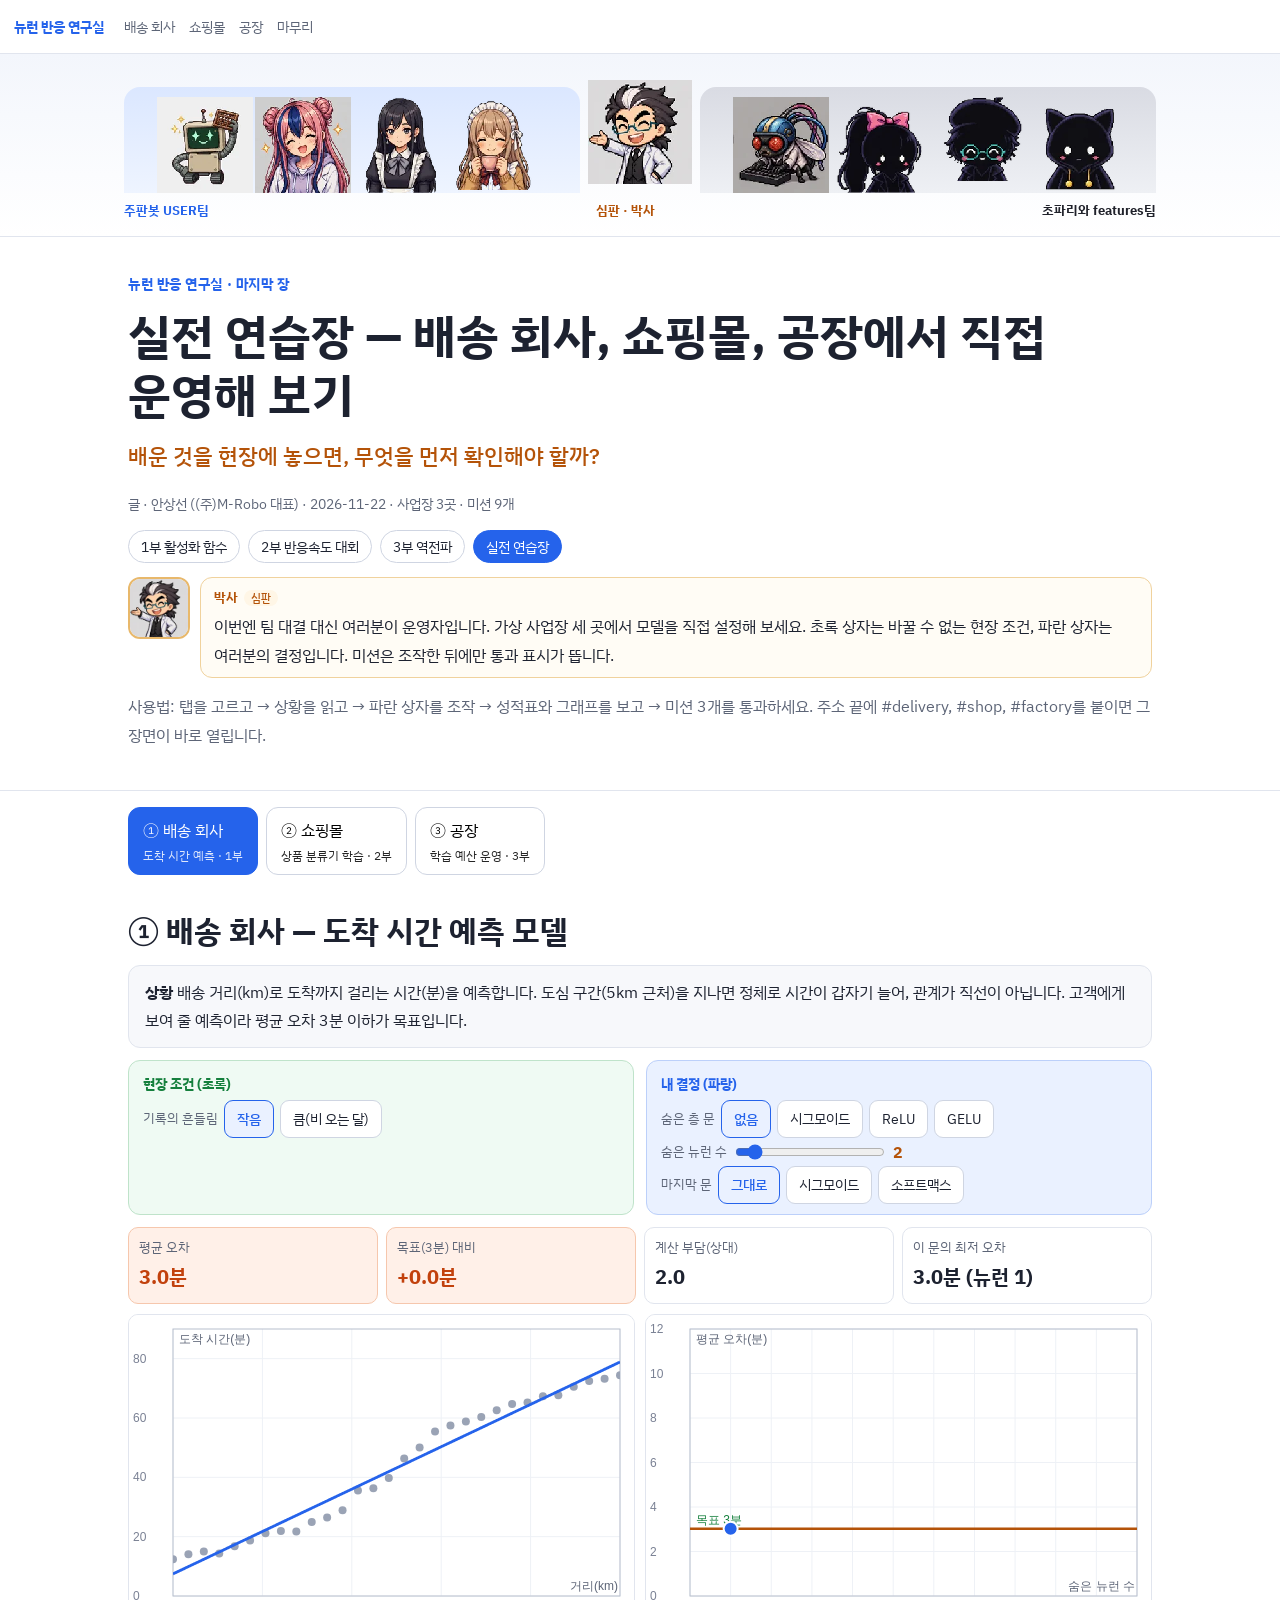
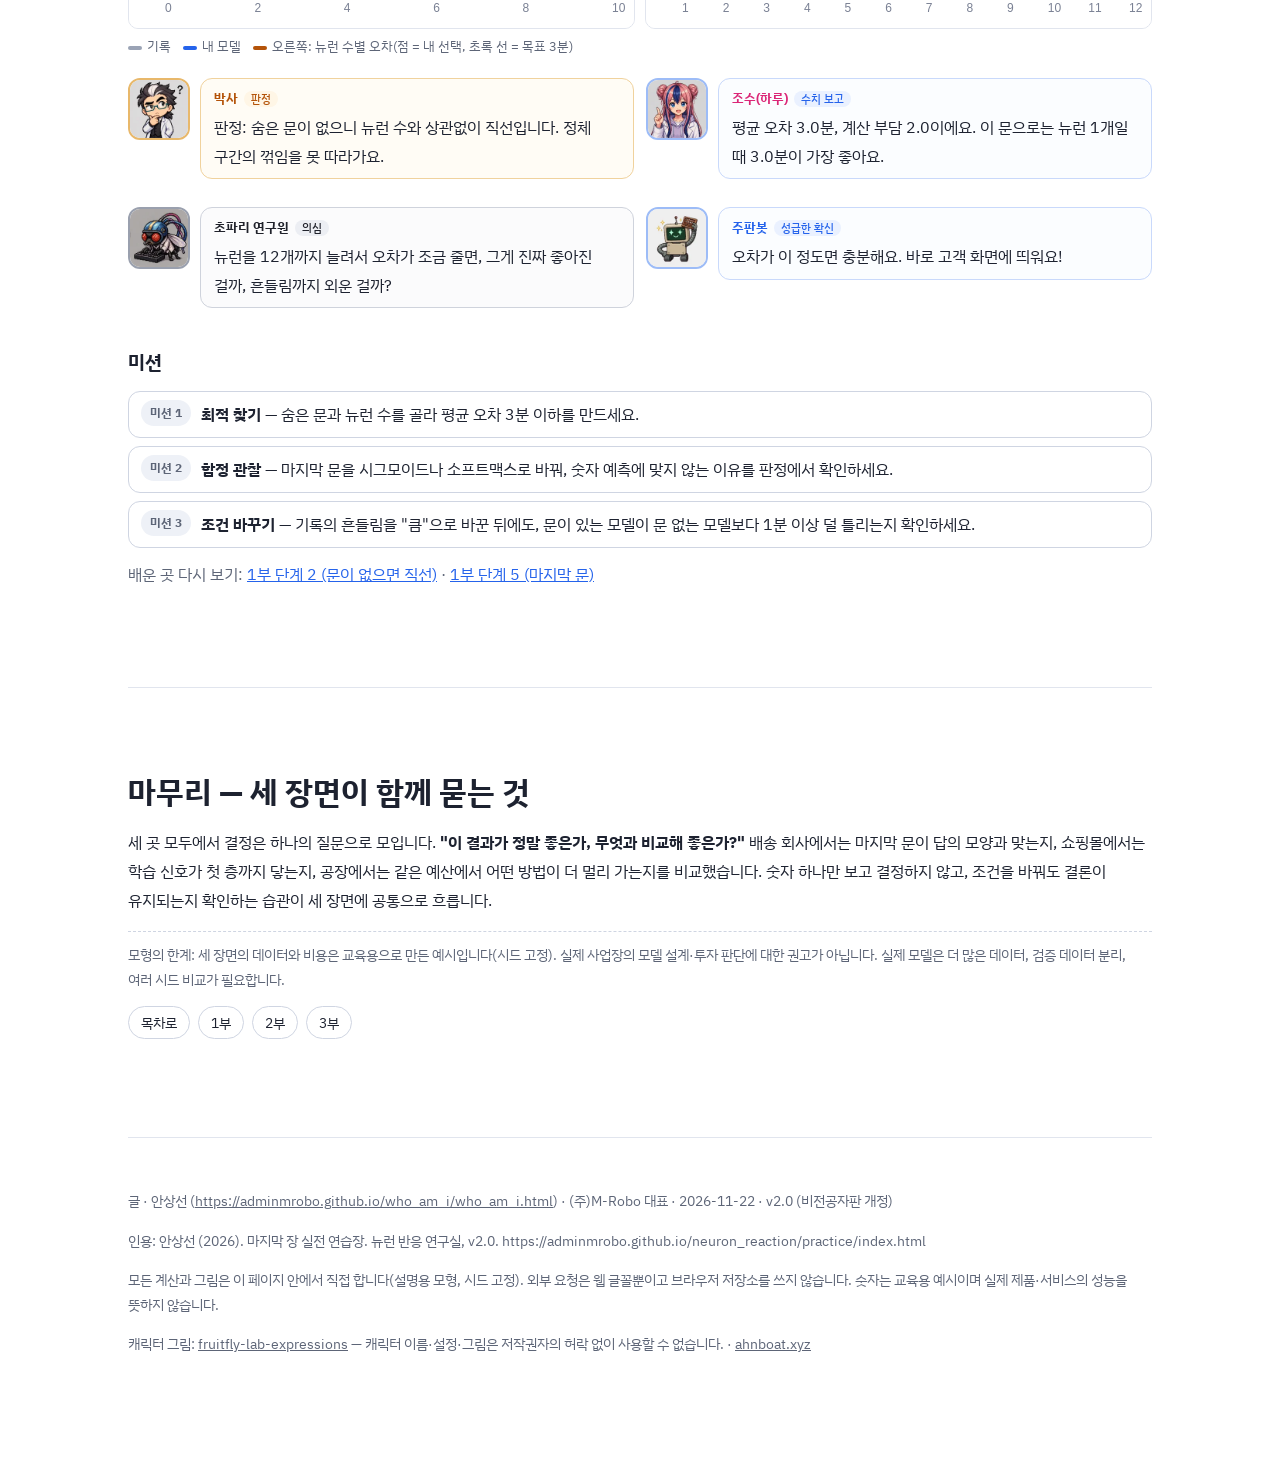
==== commit 4ee4dd0b: "팀 이름 개정: 블랙팀 → 초파리와 features팀 (전 페이지·공유 미리보기·문서)" ====
--- a/practice/index.html
+++ b/practice/index.html
@@ -258,13 +258,13 @@
 .voices{display:grid;grid-template-columns:1fr 1fr;gap:0 12px}
 @media (max-width:760px){.ctlbox,.graphs,.voices{grid-template-columns:1fr}.cards{grid-template-columns:repeat(2,1fr)}}
 </style>
-<div class="cover" aria-label="표지: 주판봇 USER팀과 블랙팀, 가운데 심판 박사">
+<div class="cover" aria-label="표지: 주판봇 USER팀과 초파리와 features팀, 가운데 심판 박사">
 <div class="court">
  <div class="team u"><img class="px" data-s="robo_e16" alt="주판봇"><img class="px" data-s="asst_e01" alt="조수 하루"><img class="px" data-s="sia_e13" alt="인턴1 시아"><img class="px" data-s="moa_e01" alt="인턴2 모아"></div>
  <div class="ref"><img class="px" data-s="doc_e08" alt="심판 박사"></div>
  <div class="team b"><img class="px" data-s="fly_e09" alt="초파리 연구원"><img class="px" data-s="x1_e13" alt="X1"><img class="px" data-s="x2_e16" alt="X2"><img class="px" data-s="x3_e13" alt="X3"></div>
 </div>
-<div class="lab"><span class="u">주판봇 USER팀</span><span class="j">심판 · 박사</span><span class="b">블랙팀</span></div>
+<div class="lab"><span class="u">주판봇 USER팀</span><span class="j">심판 · 박사</span><span class="b">초파리와 features팀</span></div>
 </div>
 <header class="hero" id="hero"><div class="wrap">
 <div class="kicker">뉴런 반응 연구실 · 마지막 장</div>
@@ -596,7 +596,7 @@
       b.addEventListener('click',function(){
         if(done) return; done=true;
         if (L.hooks[r.id]){ var h=L.hooks[r.id](); win=h.win; r.setAttribute('data-win',win); var vt=r.querySelector('.vtext'); if(vt) vt.innerHTML=h.html; }
-        var wt=r.querySelector('.wtxt'); if(wt) wt.textContent='판정: '+{u:'주판봇 USER팀 1점',b:'블랙팀 1점',d:'무승부 · 두 팀 0.5점씩'}[win];
+        var wt=r.querySelector('.wtxt'); if(wt) wt.textContent='판정: '+{u:'주판봇 USER팀 1점',b:'초파리와 features팀 1점',d:'무승부 · 두 팀 0.5점씩'}[win];
         var me=b.getAttribute('data-v'); r.classList.add('open','win-'+win);
         r.querySelectorAll('.pick .bt').forEach(function(x){x.disabled=true;}); b.classList.add('on');
         if (win==='u') SC.u+=1; else if (win==='b') SC.b+=1; else { SC.u+=0.5; SC.b+=0.5; }
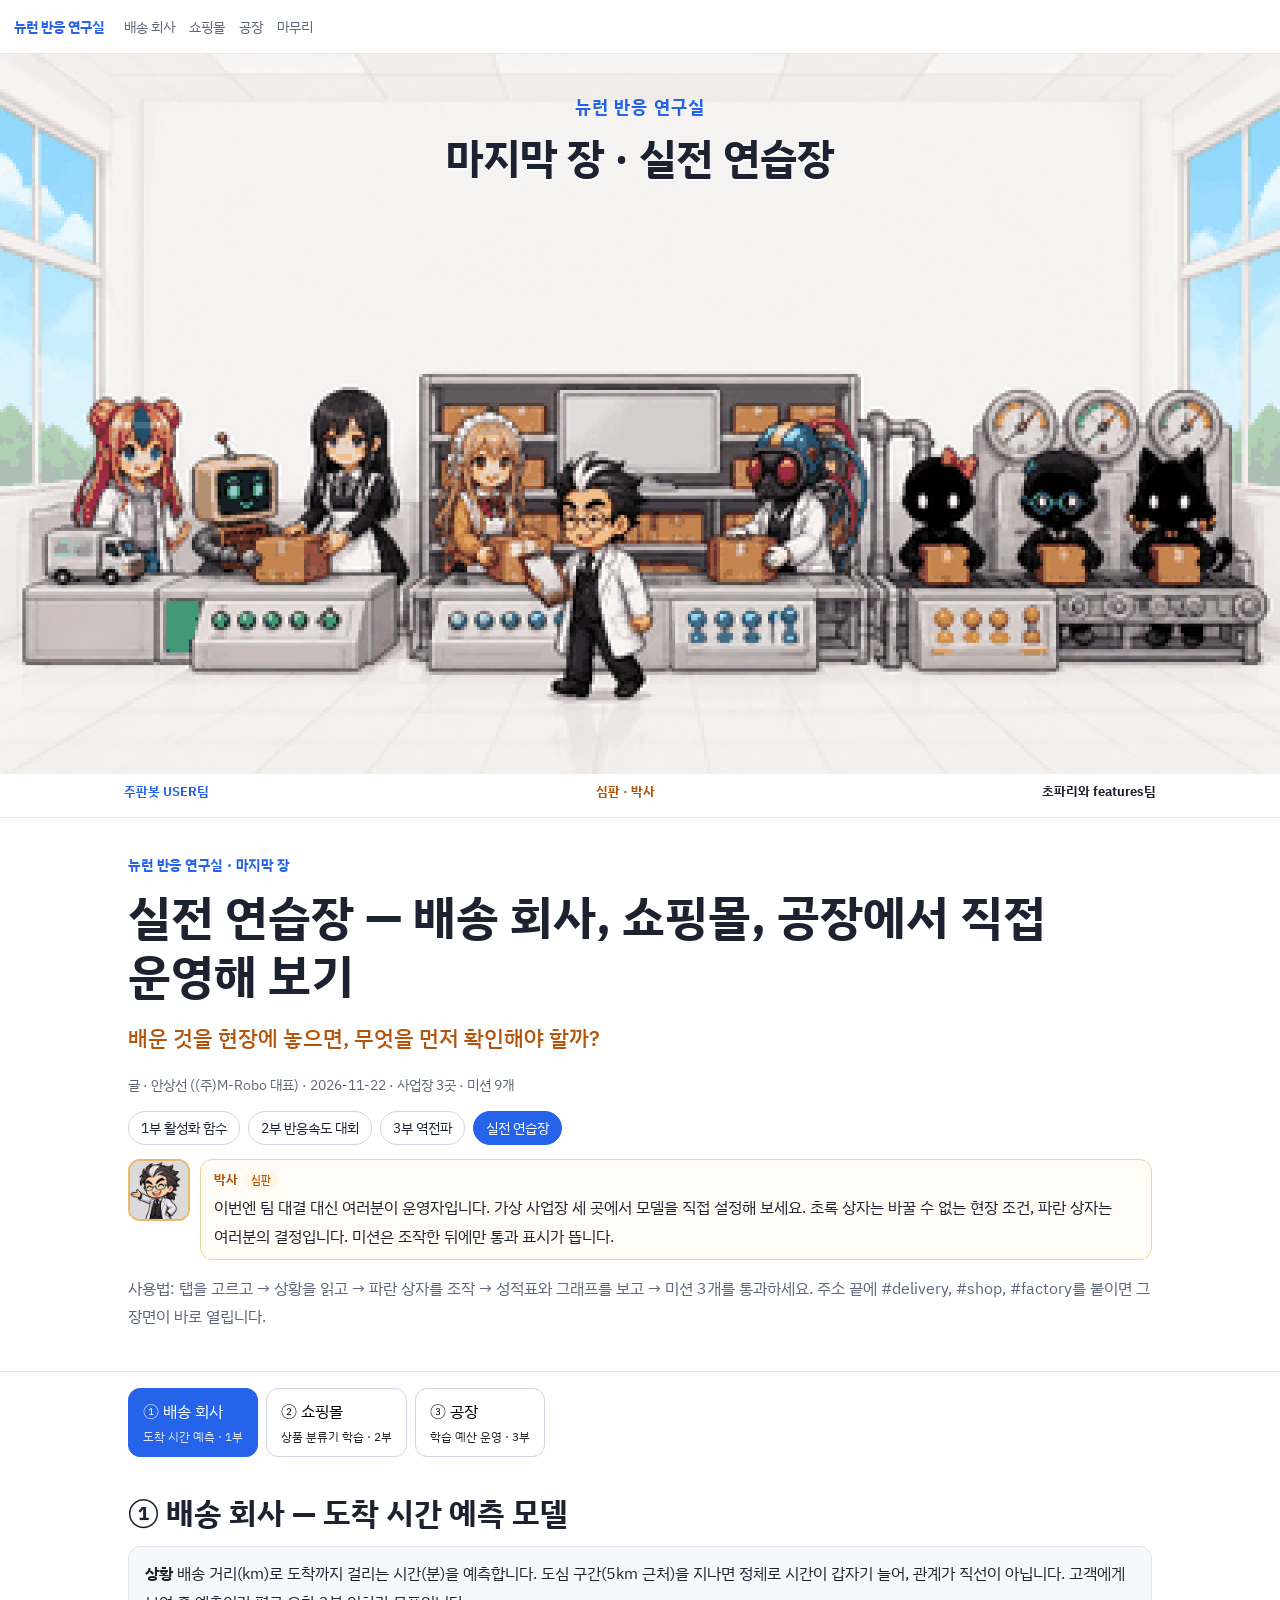
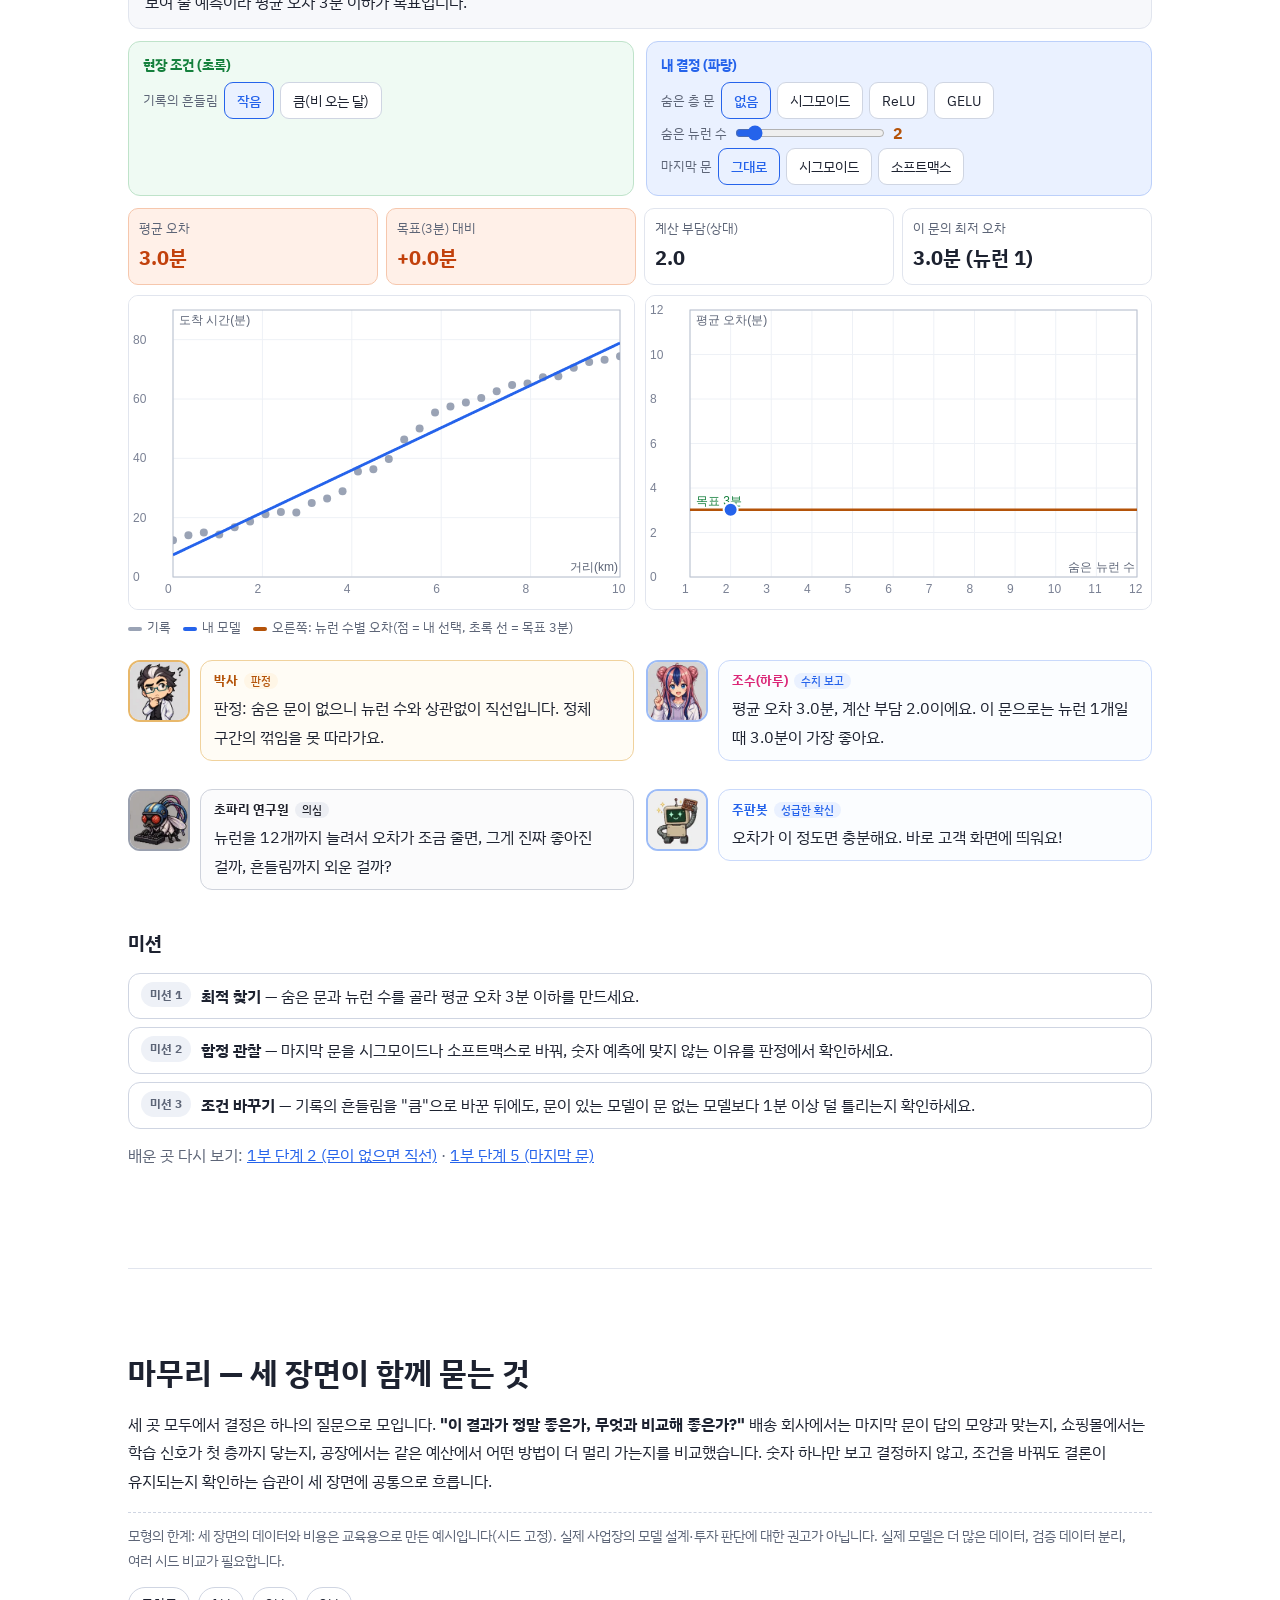
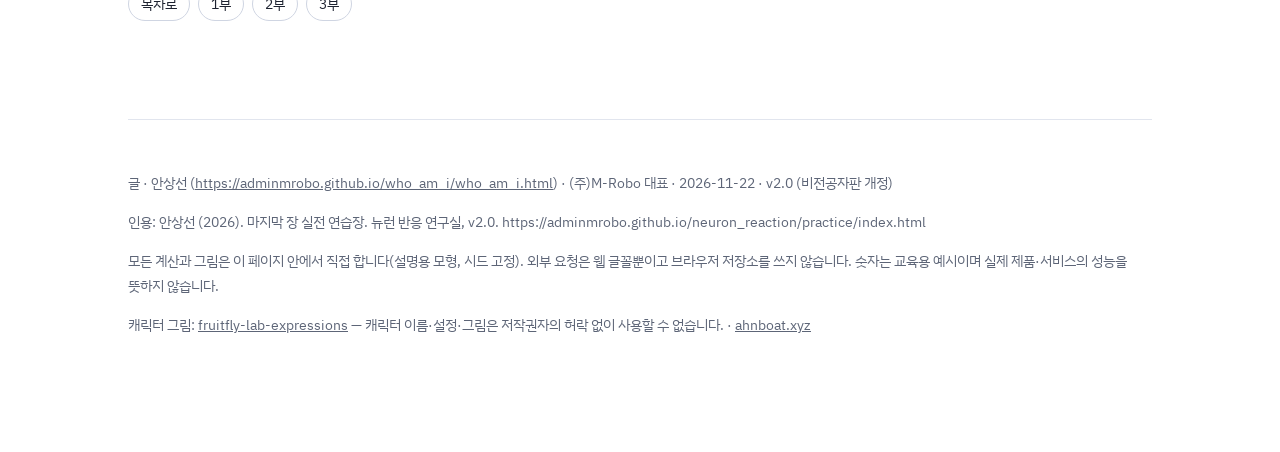
==== commit 7ea1e9fc: "v2.0 표지 5장 반영: 픽셀아트 표지 내장, 공유 미리보기 교체, 목차 썸네일" ====
--- a/practice/index.html
+++ b/practice/index.html
@@ -18,7 +18,7 @@
 <meta property="og:url" content="https://adminmrobo.github.io/neuron_reaction/practice/index.html">
 <meta property="og:title" content="뉴런 반응 연구실 · 마지막 장 실전 연습장">
 <meta property="og:description" content="1~3부에서 배운 활성화 함수, 출발 가중치·학습 방법, 역전파를 가상 사업장 세 곳(배송 회사·쇼핑몰·공장)의 시뮬레이터에서 직접 운영하며 미션으로 확인하는 연습장.">
-<meta property="og:image" content="https://adminmrobo.github.io/neuron_reaction/assets/img/og_v2_index.jpg">
+<meta property="og:image" content="https://adminmrobo.github.io/neuron_reaction/assets/img/og_v2_practice.jpg">
 <meta property="og:image:width" content="1200">
 <meta property="og:image:height" content="630">
 <meta name="twitter:card" content="summary_large_image">
@@ -228,6 +228,15 @@
 @media (prefers-reduced-motion:reduce){html{scroll-behavior:auto}.bar .fill{transition:none}}
 pre.cite,#export li,#export p,footer p{overflow-wrap:anywhere}
 
+/* 표지 그림 (v2 픽셀아트) */
+.cover.cover-img{background:#fff}
+.cover .cimg{position:relative;max-width:1280px;margin:0 auto}
+.cover .cimg img{display:block;width:100%;height:auto;image-rendering:auto}
+.cover .ccap{position:absolute;left:0;right:0;top:5%;text-align:center;color:#1d2230;pointer-events:none}
+.cover .ccap span{display:block;font-size:clamp(12px,1.6vw,18px);font-weight:700;color:var(--user);letter-spacing:.06em}
+.cover .ccap b{display:block;font-size:clamp(18px,3.4vw,42px);line-height:1.25;margin-top:.2em;text-shadow:0 2px 0 #fff}
+@media (max-width:520px){.cover .ccap b{font-size:16px}.cover .ccap{top:3%}}
+
 </style>
 </head>
 <body>
@@ -258,14 +267,7 @@
 .voices{display:grid;grid-template-columns:1fr 1fr;gap:0 12px}
 @media (max-width:760px){.ctlbox,.graphs,.voices{grid-template-columns:1fr}.cards{grid-template-columns:repeat(2,1fr)}}
 </style>
-<div class="cover" aria-label="표지: 주판봇 USER팀과 초파리와 features팀, 가운데 심판 박사">
-<div class="court">
- <div class="team u"><img class="px" data-s="robo_e16" alt="주판봇"><img class="px" data-s="asst_e01" alt="조수 하루"><img class="px" data-s="sia_e13" alt="인턴1 시아"><img class="px" data-s="moa_e01" alt="인턴2 모아"></div>
- <div class="ref"><img class="px" data-s="doc_e08" alt="심판 박사"></div>
- <div class="team b"><img class="px" data-s="fly_e09" alt="초파리 연구원"><img class="px" data-s="x1_e13" alt="X1"><img class="px" data-s="x2_e16" alt="X2"><img class="px" data-s="x3_e13" alt="X3"></div>
-</div>
-<div class="lab"><span class="u">주판봇 USER팀</span><span class="j">심판 · 박사</span><span class="b">초파리와 features팀</span></div>
-</div>
+<div class="cover cover-img"><div class="cimg"><img src="[data-uri]" width="1600" height="900" alt="표지: 연구실 안 배송 접수대·쇼핑몰 진열대·공장 컨베이어에서 두 팀이 함께 일하는 장면"><div class="ccap" aria-hidden="true"><span>뉴런 반응 연구실</span><b>마지막 장 · 실전 연습장</b></div></div><div class="lab"><span class="u">주판봇 USER팀</span><span class="j">심판 · 박사</span><span class="b">초파리와 features팀</span></div></div>
 <header class="hero" id="hero"><div class="wrap">
 <div class="kicker">뉴런 반응 연구실 · 마지막 장</div>
 <h1>실전 연습장 — 배송 회사, 쇼핑몰, 공장에서 직접 운영해 보기</h1>
@@ -359,7 +361,7 @@
 </div></footer>
 <div id="tip" role="tooltip"></div>
 <script>
-var SPRITE={"asst_e01":"[data-uri]","asst_e04":"[data-uri]","asst_e07":"[data-uri]","asst_e10":"[data-uri]","doc_e08":"[data-uri]","doc_e09":"[data-uri]","doc_e10":"[data-uri]","doc_e16":"[data-uri]","fly_e09":"[data-uri]","fly_e16":"[data-uri]","moa_e01":"[data-uri]","robo_e15":"[data-uri]","robo_e16":"[data-uri]","robo_e20":"[data-uri]","sia_e13":"[data-uri]","x1_e13":"[data-uri]","x2_e16":"[data-uri]","x3_e13":"[data-uri]"};
+var SPRITE={"asst_e04":"[data-uri]","asst_e07":"[data-uri]","asst_e10":"[data-uri]","doc_e08":"[data-uri]","doc_e09":"[data-uri]","doc_e10":"[data-uri]","doc_e16":"[data-uri]","fly_e09":"[data-uri]","fly_e16":"[data-uri]","robo_e15":"[data-uri]","robo_e16":"[data-uri]